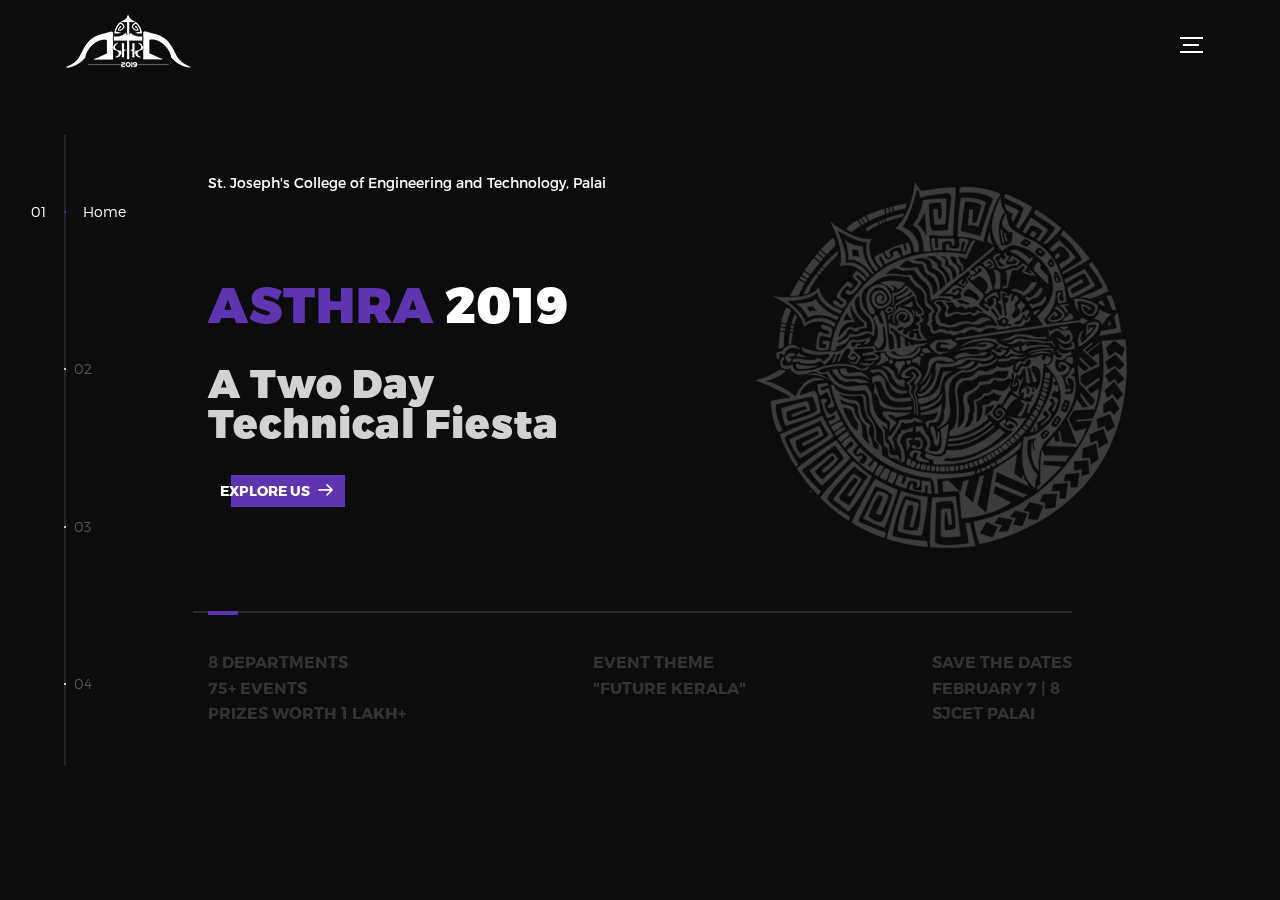
==== index.html @ e93d73ba "Upload" ====
<!DOCTYPE html>
<html lang="en">
<head>
  <title>ASTHRA'19</title>
  <meta charset="utf-8">
  <meta name="theme-color" content="#1f1f1f">
  <meta name="msapplication-navbutton-color" content="#1f1f1f">
  <meta name="apple-mobile-web-app-status-bar-style" content="#1f1f1f">
  <meta name="viewport" content="width=device-width, initial-scale=1">
  <meta http-equiv="X-UA-Compatible" content="IE=edge">
  <meta name="description" content="The Annual Technical Fest of SJCET Palai">
  <meta name="keywords" content="global, template, html, sass, jquery">
  <meta name="author" content="Bucky Maler">
  <link rel="stylesheet" href="assets/css/main.css">
  <link rel="stylesheet" href="https://cdnjs.cloudflare.com/ajax/libs/font-awesome/4.7.0/css/font-awesome.min.css">
</head>
<body>

<!-- notification for small viewports and landscape oriented smartphones -->
<div class="device-notification">
  <a class="device-notification--logo" href="#0">
    <img src="assets/img/Asthratypo.png" alt="Global">
  </a>
  <p class="device-notification--message">Asthra'19 has so much to offer that we must request you orient your device to portrait or find a larger screen. You won't be disappointed.</p>
</div>

<div class="perspective effect-rotate-left">
  <div class="container"><div class="outer-nav--return"></div>
    <div id="viewport" class="l-viewport">
      <div class="l-wrapper">
        <header class="header">
          <a class="header--logo" href="#0">
            <img src="assets/img/Asthratypo.png" alt="Global">
          </a>
          <!--<button class="header--cta cta">Explore Us</button>-->
          <div class="header--nav-toggle">
            <span></span>
          </div>
        </header>
        <nav class="l-side-nav">
          <ul class="side-nav">
            <li class="is-active"><span>Home</span></li>
            <li><span>Events</span></li>
            <li><span>About Us</span></li>
            <li><span>Contact</span></li>
          </ul>
        </nav>
        <ul class="l-main-content main-content">
          <li class="l-section section section--is-active">
            <div class="intro">
              <div class="intro--banner">
                <p>St. Joseph's College of Engineering and Technology, Palai</p>
                <h1>ASTHRA <font style="color:white">2019</font></h1>
                <h2 class="quotes">A Two Day<br>Technical  Fiesta</h2>
                <h2 class="quotes">Chance to<br>Explore & Enrich</h2>
                <h2 class="quotes">Be There !!!<br> #SJCETPALAI</h2>
                <button type="button" value="Put Your Text Here" onclick="window.location.href='#0'">Explore Us
                  <svg version="1.1" id="Layer_1" xmlns="http://www.w3.org/2000/svg" xmlns:xlink="http://www.w3.org/1999/xlink" x="0px" y="0px" viewBox="0 0 150 118" style="enable-background:new 0 0 150 118;" xml:space="preserve">
                  <g transform="translate(0.000000,118.000000) scale(0.100000,-0.100000)">
                    <path d="M870,1167c-34-17-55-57-46-90c3-15,81-100,194-211l187-185l-565-1c-431,0-571-3-590-13c-55-28-64-94-18-137c21-20,33-20,597-20h575l-192-193C800,103,794,94,849,39c20-20,39-29,61-29c28,0,63,30,298,262c147,144,272,271,279,282c30,51,23,60-219,304C947,1180,926,1196,870,1167z"/>
                  </g>
                  </svg>
                  <span class="btn-background"></span>
                </button>
                <img src="assets/img/asthra.png" alt="Welcome">
              </div>
              <div class="intro--options">
                <a href="#0">
                  <h3>
                    8 DEPARTMENTS<br>
                    75+ Events<br>
                    PRIZES WORTH 1 LAKH+<br>
                  </h3>

                </a>
                <a href="#0">
                  <h3>
                    EVENT THEME<br>
                    "FUTURE KERALA"
                  </h3>

                </a>
                <a href="#0">
                  <h3>
                    SAVE THE DATES<br>
                    FEBRUARY  7 | 8<br>
                    SJCET Palai
                  </h3>
               </a>
              </div>
            </div>
          </li>
          <li class="l-section section">
            <div class="work">
              <h2><font style="color:#5E35B1;font-weight:900">ASTHRA</font> EVENTS</h2>
              <div class="work--lockup">
                <ul class="slider">
                  <li class="slider--item slider--item-left2">
                    <a href="#0">
                      <div class="slider--item-image">
                        <img src="assets/img/departmentevents.jpg" alt="Victory">
                      </div>
                      <p class="slider--item-title">Ground Events</p>
                      <a class="slider--item-description event--cta" href="events/groundevents.html">Explore Events</a>

                    </a>
                  </li>
                  <li class="slider--item slider--item-left">
                    <a href="#0">
                      <div class="slider--item-image">
                        <img src="assets/img/departmentevents.jpg" alt="Victory">
                      </div>
                      <p class="slider--item-title">Departmental Events</p>
                      <a class="slider--item-description event--cta" href="events/departmentalevents.html">Explore Events</a>

                    </a>
                  </li>
                  <li class="slider--item slider--item-center">
                    <a href="#0">
                      <div class="slider--item-image">
                        <img src="assets/img/generalevents.jpg" alt="Metiew and Smith">
                      </div>
                      <p class="slider--item-title">Workshops</p>
                      <a class="slider--item-description event--cta" href="events/workshops.html">Explore Workshops</a>
                    </a>
                  </li>
                  <li class="slider--item slider--item-right">
                    <a href="#0">
                      <div class="slider--item-image">
                        <img src="assets/img/generalevents.jpg" alt="Alex Nowak">
                      </div>
                      <p class="slider--item-title">General Events</p>
                      <a class="slider--item-description event--cta" href="events/generalevents.html">Explore Events</a>
                    </a>
                  </li>
                  <li class="slider--item slider--item-right2">
                    <a href="#0">
                      <div class="slider--item-image">
                        <img src="assets/img/generalevents.jpg" alt="Alex Nowak">
                      </div>
                      <p class="slider--item-title">Student Society Events</p>
                      <a class="slider--item-description event--cta" href="events/societyevents.html">Explore Events</a>
                    </a>
                  </li>
                </ul>
                <div class="slider--prev">
                  <svg version="1.1" id="Layer_1" xmlns="http://www.w3.org/2000/svg" xmlns:xlink="http://www.w3.org/1999/xlink" x="0px" y="0px"
                  viewBox="0 0 150 118" style="enable-background:new 0 0 150 118;" xml:space="preserve">
                  <g transform="translate(0.000000,118.000000) scale(0.100000,-0.100000)">
                    <path d="M561,1169C525,1155,10,640,3,612c-3-13,1-36,8-52c8-15,134-145,281-289C527,41,562,10,590,10c22,0,41,9,61,29
                    c55,55,49,64-163,278L296,510h575c564,0,576,0,597,20c46,43,37,109-18,137c-19,10-159,13-590,13l-565,1l182,180
                    c101,99,187,188,193,199c16,30,12,57-12,84C631,1174,595,1183,561,1169z"/>
                  </g>
                  </svg>
                </div>
                <div class="slider--next">
                  <svg version="1.1" id="Layer_1" xmlns="http://www.w3.org/2000/svg" xmlns:xlink="http://www.w3.org/1999/xlink" x="0px" y="0px" viewBox="0 0 150 118" style="enable-background:new 0 0 150 118;" xml:space="preserve">
                  <g transform="translate(0.000000,118.000000) scale(0.100000,-0.100000)">
                    <path d="M870,1167c-34-17-55-57-46-90c3-15,81-100,194-211l187-185l-565-1c-431,0-571-3-590-13c-55-28-64-94-18-137c21-20,33-20,597-20h575l-192-193C800,103,794,94,849,39c20-20,39-29,61-29c28,0,63,30,298,262c147,144,272,271,279,282c30,51,23,60-219,304C947,1180,926,1196,870,1167z"/>
                  </g>
                  </svg>
                </div>
              </div>
            </div>
            <!--<div class="about">
              <div class="about--banner">
                <h2>We<br>Bring You<br>Quality<br>Workshops</h2>
                <a href="#0">EXPLORE WORKSHOPS
                  <span>
                    <svg version="1.1" id="Layer_1" xmlns="http://www.w3.org/2000/svg" xmlns:xlink="http://www.w3.org/1999/xlink" x="0px" y="0px" viewBox="0 0 150 118" style="enable-background:new 0 0 150 118;" xml:space="preserve">
                    <g transform="translate(0.000000,118.000000) scale(0.100000,-0.100000)">
                      <path d="M870,1167c-34-17-55-57-46-90c3-15,81-100,194-211l187-185l-565-1c-431,0-571-3-590-13c-55-28-64-94-18-137c21-20,33-20,597-20h575l-192-193C800,103,794,94,849,39c20-20,39-29,61-29c28,0,63,30,298,262c147,144,272,271,279,282c30,51,23,60-219,304C947,1180,926,1196,870,1167z"/>
                    </g>
                    </svg>
                  </span>
                </a>
                <img src="assets/img/about-visual.png" alt="About Us">
              </div>
              <div class="about--options">
                <a href="#0">
                  <h3>Winners</h3>
                </a>
                <a href="#0">
                  <h3>Philosophy</h3>
                </a>
                <a href="#0">
                  <h3>History</h3>
                </a>
              </div>-->


          </li>
          <li class="l-section section">
            <div class="about">
              <div class="about--banner">
                <section class="cnt">
                <div id="div1" class="targetDiv">St. Joseph's College of Engineering and Technology, Palai (SJCET PALAI) ,is a
                   private college managed by the Syro-Malabar Catholic Diocese of Palai,
                  located in Palai, Kerala. It is an AICTE approved college offering professional degree programs in engineering and management courses.
                  The college focuses on enhancing the technical knowledge by conducting events and thereby increasing the confidence level of students.
                  Every talent and innovation is encouraged in the college in order to bring out the best in students.
                </div>

                <div id="div2" class="targetDiv">Asthra is a two day technical fest organized by SJCET Palai which
                   explores the innate talent of the students.It is with immense pleasure that we introduce the sixth
                   installment of Asthra.It is a platform to think,create and exhibit innovative ideas, giving new dimensions to your talents and skills,
                   empowering you to blend the mixture of your fantasies and arise reincarnated with an experie. The winners are awarded with
                   attractive cash prizes but the learning experience tops it off.</div>

                </section>
                <!--<h2>We<br>believe in<br>passionate<br>people</h2>
                <a href="#0">Career
                  <span>
                    <svg version="1.1" id="Layer_1" xmlns="http://www.w3.org/2000/svg" xmlns:xlink="http://www.w3.org/1999/xlink" x="0px" y="0px" viewBox="0 0 150 118" style="enable-background:new 0 0 150 118;" xml:space="preserve">
                    <g transform="translate(0.000000,118.000000) scale(0.100000,-0.100000)">
                      <path d="M870,1167c-34-17-55-57-46-90c3-15,81-100,194-211l187-185l-565-1c-431,0-571-3-590-13c-55-28-64-94-18-137c21-20,33-20,597-20h575l-192-193C800,103,794,94,849,39c20-20,39-29,61-29c28,0,63,30,298,262c147,144,272,271,279,282c30,51,23,60-219,304C947,1180,926,1196,870,1167z"/>
                    </g>
                    </svg>
                  </span>
                </a>-->
                <img src="assets/img/sjcetclg.png" class="about-bg" alt="About Us">
              </div>
              <div class="about--options">
                <a class="showSingle" target="1">
                  <h3>SJCET Palai</h3>
                </a>
                <a class="showSingle" target="2">
                  <h3>ASTHRA 2019</h3>
                </a>
              </div>

            </div>
          </li>
          <li class="l-section section">
            <div class="contact">
              <div class="contact--lockup">
                <div class="modal">
                  <div class="modal--information">
                    <p style="color:#5E35B1;">STAFF CO-ORDINATOR</p>
                    <a href="tel:+91 9447568494">Dr. Jilse Sebastian<br>+91 9447568494</a><br>
                    <p style="color:#5E35B1;">STUDENT CO-ORDINATORS</p>
                    <a href="tel:+91 9790024813">Anto P. Biju - +91 9790024813</a>
                    <a href="tel:+91 9562357366">Thomas Cyriac - +91 9562357366</a><br>
                    <a href="mailto:hello@asthra.co.in"><i class="fa fa-envelope" aria-hidden="true"></i>&ensp;hello@asthra.co.in</a><br>
                  </div>
                    <span>
                      <a href="https://www.facebook.com/asthra.sjcet/" target="_blank"><i class="fa fa-facebook social" aria-hidden="true"></i></a>
                      &ensp;
                      <a href="https://www.instagram.com/asthra_sjcet/" target="_blank"><i class="fa fa-instagram social" aria-hidden="true"></i></a>&ensp;
                    </span>
                    <!--<li><a href="https://www.facebook.com/asthra.sjcet/" target="_blank">Facebook</a></li>
                    <li><a href="https://www.instagram.com/asthra_sjcet/" target="_blank">Instagram</a></li>-->

                </div>
              </div>
            </div>
          </li>
          <li class="l-section section">
            <div class="hire">
              <h2>You want us to do</h2>
              <!-- checkout formspree.io for easy form setup -->
              <form class="work-request">
                <div class="work-request--options">
                  <span class="options-a">
                    <input id="opt-1" type="checkbox" value="app design">
                    <label for="opt-1">
                      <svg version="1.1" id="Layer_1" xmlns="http://www.w3.org/2000/svg" xmlns:xlink="http://www.w3.org/1999/xlink" x="0px" y="0px"
                      viewBox="0 0 150 111" style="enable-background:new 0 0 150 111;" xml:space="preserve">
                      <g transform="translate(0.000000,111.000000) scale(0.100000,-0.100000)">
                        <path d="M950,705L555,310L360,505C253,612,160,700,155,700c-6,0-44-34-85-75l-75-75l278-278L550-5l475,475c261,261,475,480,475,485c0,13-132,145-145,145C1349,1100,1167,922,950,705z"/>
                      </g>
                      </svg>
                      Workshops
                    </label>
                    <input id="opt-2" type="checkbox" value="graphic design">
                    <label for="opt-2">
                      <svg version="1.1" id="Layer_1" xmlns="http://www.w3.org/2000/svg" xmlns:xlink="http://www.w3.org/1999/xlink" x="0px" y="0px"
                      viewBox="0 0 150 111" style="enable-background:new 0 0 150 111;" xml:space="preserve">
                      <g transform="translate(0.000000,111.000000) scale(0.100000,-0.100000)">
                        <path d="M950,705L555,310L360,505C253,612,160,700,155,700c-6,0-44-34-85-75l-75-75l278-278L550-5l475,475c261,261,475,480,475,485c0,13-132,145-145,145C1349,1100,1167,922,950,705z"/>
                      </g>
                      </svg>
                      General Events
                    </label>
                    <input id="opt-3" type="checkbox" value="motion design">
                    <label for="opt-3">
                      <svg version="1.1" id="Layer_1" xmlns="http://www.w3.org/2000/svg" xmlns:xlink="http://www.w3.org/1999/xlink" x="0px" y="0px"
                      viewBox="0 0 150 111" style="enable-background:new 0 0 150 111;" xml:space="preserve">
                      <g transform="translate(0.000000,111.000000) scale(0.100000,-0.100000)">
                        <path d="M950,705L555,310L360,505C253,612,160,700,155,700c-6,0-44-34-85-75l-75-75l278-278L550-5l475,475c261,261,475,480,475,485c0,13-132,145-145,145C1349,1100,1167,922,950,705z"/>
                      </g>
                      </svg>
                      Departmental Events
                    </label>
                  </span>
                  <span class="options-b">
                    <input id="opt-4" type="checkbox" value="ux design">
                    <label for="opt-4">
                      <svg version="1.1" id="Layer_1" xmlns="http://www.w3.org/2000/svg" xmlns:xlink="http://www.w3.org/1999/xlink" x="0px" y="0px"
                      viewBox="0 0 150 111" style="enable-background:new 0 0 150 111;" xml:space="preserve">
                      <g transform="translate(0.000000,111.000000) scale(0.100000,-0.100000)">
                        <path d="M950,705L555,310L360,505C253,612,160,700,155,700c-6,0-44-34-85-75l-75-75l278-278L550-5l475,475c261,261,475,480,475,485c0,13-132,145-145,145C1349,1100,1167,922,950,705z"/>
                      </g>
                      </svg>
                    Ground Events
                    </label>
                    <input id="opt-5" type="checkbox" value="webdesign">
                    <label for="opt-5">
                      <svg version="1.1" id="Layer_1" xmlns="http://www.w3.org/2000/svg" xmlns:xlink="http://www.w3.org/1999/xlink" x="0px" y="0px"
                      viewBox="0 0 150 111" style="enable-background:new 0 0 150 111;" xml:space="preserve">
                      <g transform="translate(0.000000,111.000000) scale(0.100000,-0.100000)">
                        <path d="M950,705L555,310L360,505C253,612,160,700,155,700c-6,0-44-34-85-75l-75-75l278-278L550-5l475,475c261,261,475,480,475,485c0,13-132,145-145,145C1349,1100,1167,922,950,705z"/>
                      </g>
                      </svg>
                      Society Events
                    </label>
                    <!--<input id="opt-6" type="checkbox" value="marketing">
                    <label for="opt-6">
                      <svg version="1.1" id="Layer_1" xmlns="http://www.w3.org/2000/svg" xmlns:xlink="http://www.w3.org/1999/xlink" x="0px" y="0px"
                      viewBox="0 0 150 111" style="enable-background:new 0 0 150 111;" xml:space="preserve">
                      <g transform="translate(0.000000,111.000000) scale(0.100000,-0.100000)">
                        <path d="M950,705L555,310L360,505C253,612,160,700,155,700c-6,0-44-34-85-75l-75-75l278-278L550-5l475,475c261,261,475,480,475,485c0,13-132,145-145,145C1349,1100,1167,922,950,705z"/>
                      </g>
                      </svg>
                      Marketing
                    </label>-->
                  </span>
                </div>
              </form>
            </div>
          </li>
        </ul>
      </div>
    </div>
  </div>
  <ul class="outer-nav">
    <li class="is-active">
      <a class="animated-arrow">
        <span class="the-arrow -left">
          <span class="shaft"></span>
        </span>
        <span class="main">
          <span class="text">
            Home
          </span>
        </span>
      </a>
    </li>
    <li>
      <a class="animated-arrow">
        <span class="the-arrow -left">
          <span class="shaft"></span>
        </span>
        <span class="main">
          <span class="text">
            Events
          </span>
        </span>
      </a>
    </li>
    <li>
      <a class="animated-arrow">
        <span class="the-arrow -left">
          <span class="shaft"></span>
        </span>
        <span class="main">
          <span class="text">
            About Us
          </span>

        </span>
      </a>
    </li>
    <li>
      <a class="animated-arrow">
        <span class="the-arrow -left">
          <span class="shaft"></span>
        </span>
        <span class="main">
          <span class="text">
          Contact
          </span>
        </span>
      </a>
    </li>
  </ul>
</div>

<script src="https://ajax.googleapis.com/ajax/libs/jquery/2.2.4/jquery.min.js"></script>
<script>window.jQuery || document.write('<script src="assets/js/vendor/jquery-2.2.4.min.js"><\/script>')</script>
<script src="assets/js/functions-min.js"></script>
<script>
(function() {

  var quotes = $(".quotes");
  var quoteIndex = -1;

  function showNextQuote() {
    ++quoteIndex;
    quotes.eq(quoteIndex % quotes.length)
      .fadeIn(1000)
      .delay(1000)
      .fadeOut(1000, showNextQuote);
  }

  showNextQuote();

})();
</script>

<script>
jQuery(function(){
  $(document).ready(function() {
     $('#div2').hide();
  });
        jQuery('.showSingle').click(function(){
              jQuery('.targetDiv').hide();
              jQuery('#div'+$(this).attr('target')).fadeIn(1000);
        });
});
</script>

</body>
</html>
---- assets/css/main.css ----
@font-face {
    font-family: 'Montserrat';
    src: url("fonts/Montserrat-Black.eot");
    src: local("☺"), url("fonts/Montserrat-Black.woff") format("woff"), url("fonts/Montserrat-Black.ttf") format("truetype"), url("fonts/Montserrat-Black.svg") format("svg");
    font-weight: 900;
    font-style: normal;
}
@font-face {
    font-family: 'Montserrat';
    src: url("fonts/Montserrat-Bold.eot");
    src: local("☺"), url("fonts/Montserrat-Bold.woff") format("woff"), url("fonts/Montserrat-Bold.ttf") format("truetype"), url("fonts/Montserrat-Bold.svg") format("svg");
    font-weight: 700;
    font-style: normal;
}
@font-face {
    font-family: 'Montserrat';
    src: url("fonts/Montserrat-Regular.eot");
    src: local("☺"), url("fonts/Montserrat-Regular.woff") format("woff"), url("fonts/Montserrat-Regular.ttf") format("truetype"), url("fonts/Montserrat-Regular.svg") format("svg");
    font-weight: 400;
    font-style: normal;
}
@font-face {
    font-family: 'Montserrat';
    src: url("fonts/Montserrat-Light.eot");
    src: local("☺"), url("fonts/Montserrat-Light.woff") format("woff"), url("fonts/Montserrat-Light.ttf") format("truetype"), url("fonts/Montserrat-Light.svg") format("svg");
    font-weight: 300;
    font-style: normal;
}
/*! normalize.css v3.0.2 | MIT License | git.io/normalize */html {
    font-family: sans-serif;
    -ms-text-size-adjust: 100%;
    -webkit-text-size-adjust: 100%}
body {
    margin: 0;
}
article, aside, details, figcaption, figure, footer, header, hgroup, main, menu, nav, section, summary {
    display: block;
}
audio, canvas, progress, video {
    display: inline-block;
    vertical-align: baseline;
}
audio:not([controls]) {
    display: none;
    height: 0;
}
[hidden], template {
    display: none;
}
a {
    background-color: transparent;
}
a:active, a:hover {
    outline: 0;
}
abbr[title] {
    border-bottom: 1px dotted;
}
b, strong {
    font-weight: bold;
}
dfn {
    font-style: italic;
}
h1 {
    font-size: 2em;
    margin: 0.67em 0;
}
mark {
    background: #ff0;
    color: #000;
}
small {
    font-size: 80%}
sub, sup {
    font-size: 75%;
    line-height: 0;
    position: relative;
    vertical-align: baseline;
}
sup {
    top: -0.5em;
}
sub {
    bottom: -0.25em;
}
img {
    border: 0;
}
svg:not(:root) {
    overflow: hidden;
}
figure {
    margin: 1em 40px;
}
hr {
    box-sizing: content-box;
    height: 0;
}
pre {
    overflow: auto;
}
code, kbd, pre, samp {
    font-family: monospace,  monospace;
    font-size: 1em;
}
button, input, optgroup, select, textarea {
    color: inherit;
    font: inherit;
    margin: 0;
}
button {
    overflow: visible;
}
button, select {
    text-transform: none;
}
button, html input[type="button"], input[type="reset"], input[type="submit"] {
    -webkit-appearance: button;
    cursor: pointer;
}
button[disabled], html input[disabled] {
    cursor: default;
}
button::-moz-focus-inner, input::-moz-focus-inner {
    border: 0;
    padding: 0;
}
input {
    line-height: normal;
}
input[type="checkbox"], input[type="radio"] {
    box-sizing: border-box;
    padding: 0;
}
input[type="number"]::-webkit-inner-spin-button, input[type="number"]::-webkit-outer-spin-button {
    height: auto;
}
input[type="search"] {
    -webkit-appearance: textfield;
    box-sizing: content-box;
}
input[type="search"]::-webkit-search-cancel-button, input[type="search"]::-webkit-search-decoration {
    -webkit-appearance: none;
}
fieldset {
    border: 1px solid #c0c0c0;
    margin: 0 2px;
    padding: 0.35em 0.625em 0.75em;
}
legend {
    border: 0;
    padding: 0;
}
textarea {
    overflow: auto;
}
optgroup {
    font-weight: bold;
}
table {
    border-collapse: collapse;
    border-spacing: 0;
}
td, th {
    padding: 0;
}
::-moz-selection {
    background: #FFF498;
}
::selection {
    background: #FFF498;
}
::-moz-selection {
    background: #FFF498;
}
img::-moz-selection {
    background: transparent;
}
img::selection {
    background: transparent;
}
img::-moz-selection {
    background: transparent;
}
body {
    -webkit-tap-highlight-color: #FFF498;
}
body {
    background-color: #0c0c0c;
    font-size: 14px;
    line-height: 1.6;
    font-family: "Montserrat", sans-serif;
    color: #fff;
    -webkit-font-smoothing: antialiased;
    -webkit-text-size-adjust: 100%}
.l-viewport {
    position: relative;
    width: 100%;
    height: 100vh;
    box-shadow: 0 0 45px 5px rgba(0, 0, 0, 0.85);
    overflow: hidden;
}
.l-wrapper {
    position: relative;
    width: 1440px;
    max-width: 90%;
    height: 100%;
    margin: 0 auto;
}
.l-side-nav {
    position: absolute;
    left: 0;
    display: -webkit-box;
    display: -webkit-flex;
    display: -ms-flexbox;
    display: flex;
    height: 100%;
    -webkit-box-align: center;
    -webkit-align-items: center;
    -ms-flex-align: center;
    align-items: center;
}
.l-side-nav::before {
    content: "";
    position: absolute;
    top: 50%;
    left: 0;
    -webkit-transform: translateY(-50%);
    transform: translateY(-50%);
    width: 2px;
    height: 70%;
    max-height: 750px;
    background-color: #555;
    opacity: .35;
    z-index: 10;
}
@media (max-width: 1180px) {
    .l-side-nav {
    display: none;
}
}.l-main-content {
    position: relative;
    width: 100%;
    height: 100%;
    margin: 0;
    padding: 0;
    list-style: none;
}
.l-section {
    position: absolute;
    width: 100%;
    height: 100%}
.device-notification {
    display: none;
    position: fixed;
    top: 0;
    left: 0;
    width: 100%;
    height: 100%;
    -webkit-box-orient: vertical;
    -webkit-box-direction: normal;
    -webkit-flex-direction: column;
    -ms-flex-direction: column;
    flex-direction: column;
    -webkit-box-align: center;
    -webkit-align-items: center;
    -ms-flex-align: center;
    -ms-grid-row-align: center;
    align-items: center;
    -webkit-box-pack: center;
    -webkit-justify-content: center;
    -ms-flex-pack: center;
    justify-content: center;
    background-color: #0c0c0c;
    z-index: 12;
}
.device-notification--logo {
    display: -webkit-box;
    display: -webkit-flex;
    display: -ms-flexbox;
    display: flex;
    -webkit-box-align: center;
    -webkit-align-items: center;
    -ms-flex-align: center;
    align-items: center;
    text-decoration: none;
    color: #fff;
}
.device-notification--logo p {
    margin: 0 0 0 10px;
    font-size: 16px;
    font-weight: 700;
    text-transform: uppercase;
}
.device-notification--message {
    width: 70%;
    margin: 30px 0 0 0;
    font-weight: 700;
    text-align: center;
}
@media (max-width: 767px) and (min-width: 601px) and (max-height: 680px) {
    .device-notification {
    display: -webkit-box;
    display: -webkit-flex;
    display: -ms-flexbox;
    display: flex;
}
}@media (max-width: 600px) and (min-width: 480px) and (max-height: 580px) {
    .device-notification {
    display: -webkit-box;
    display: -webkit-flex;
    display: -ms-flexbox;
    display: flex;
}
}@media (max-width: 736px) and (min-width: 360px) and (orientation: landscape) {
    .device-notification {
    display: -webkit-box;
    display: -webkit-flex;
    display: -ms-flexbox;
    display: flex;
}
}@media(max-width: 359px) {
    .device-notification {
    display: -webkit-box;
    display: -webkit-flex;
    display: -ms-flexbox;
    display: flex;
}
}.section {
    opacity: 0;
    visibility: hidden;
    -webkit-transition: opacity .4s ease-in-out, visibility 0s .4s;
    transition: opacity .4s ease-in-out, visibility 0s .4s;
}
.section--is-active {
    opacity: 1;
    visibility: visible;
    z-index: 1;
    -webkit-transition: opacity .4s ease-in-out .4s;
    transition: opacity .4s ease-in-out .4s;
}
.section--next {
    -webkit-transform: translateY(-45px);
    transform: translateY(-45px);
    -webkit-transition: -webkit-transform .4s ease-in-out;
    transition: -webkit-transform .4s ease-in-out;
    transition: transform .4s ease-in-out;
    transition: transform .4s ease-in-out,  -webkit-transform .4s ease-in-out;
}
.section--prev {
    -webkit-transform: translateY(45px);
    transform: translateY(45px);
    -webkit-transition: -webkit-transform .4s ease-in-out;
    transition: -webkit-transform .4s ease-in-out;
    transition: transform .4s ease-in-out;
    transition: transform .4s ease-in-out,  -webkit-transform .4s ease-in-out;
}
.header {
    position: absolute;
    top: 0;
    left: 0;
    padding: 10px 0;
    display: -webkit-box;
    display: -webkit-flex;
    display: -ms-flexbox;
    display: flex;
    width: 100%;
    height: 70px;
    -webkit-box-align: center;
    -webkit-align-items: center;
    -ms-flex-align: center;
    align-items: center;
    -webkit-box-pack: justify;
    -webkit-justify-content: space-between;
    -ms-flex-pack: justify;
    justify-content: space-between;
    z-index: 10;
}
.header--logo {
    display: -webkit-box;
    display: -webkit-flex;
    display: -ms-flexbox;
    display: flex;
     -webkit-box-align: center;
    -webkit-align-items: center;
    -ms-flex-align: center;
    align-items: center;
    text-decoration: none;
    color: #fff;
}
.header--logo p {
    margin: 0 0 0 10px;
    font-size: 16px;
    font-weight: 700;
    text-transform: uppercase;
}
.header--nav-toggle {
    display: -webkit-box;
    display: -webkit-flex;
    display: -ms-flexbox;
    display: flex;
    width: 50px;
    height: 50px;
    -webkit-box-orient: vertical;
    -webkit-box-direction: normal;
    -webkit-flex-direction: column;
    -ms-flex-direction: column;
    flex-direction: column;
    -webkit-box-align: center;
    -webkit-align-items: center;
    -ms-flex-align: center;
    align-items: center;
    -webkit-box-pack: center;
    -webkit-justify-content: center;
    -ms-flex-pack: center;
    justify-content: center;
    cursor: pointer;
}
.header--nav-toggle span, .header--nav-toggle::before, .header--nav-toggle::after {
    content: "";
    position: relative;
    width: 16px;
    height: 2px;
    background-color: #fff;
}
.header--nav-toggle::before {
    bottom: 5px;
    width: 23px;
}
.header--nav-toggle::after {
    top: 5px;
    width: 23px;
}
.event--cta {
  color: white;
  background-color: #5E35B1;
  padding: 5px 0;
  text-transform: uppercase;
}
.header--cta {
    position: absolute;
    top: 50%;
    left: 50%;
    -webkit-transform: translate(-50%,  -50%);
    transform: translate(-50%,  -50%);
    padding: 0 20px;
    line-height: 30px;
    text-decoration: none;
    color: #fff;
    font-weight: 700;
    text-transform: uppercase;
    background-color: #5E35B1;
    border: none;
    opacity: 0;
    visibility: hidden;
    -webkit-transition: opacity .4s ease-in-out, visibility 0s .4s;
    transition: opacity .4s ease-in-out, visibility 0s .4s;
}
.header--cta:focus {
    outline: none;
}

.header--cta.is-active {
    opacity: 1;
    visibility: visible;
    -webkit-transition: opacity .4s ease-in-out .4s;
    transition: opacity .4s ease-in-out .4s;
}
@media (max-width: 767px) {
    .header--cta {
    display: none;
}
}.side-nav {
    position: relative;
    display: -webkit-box;
    display: -webkit-flex;
    display: -ms-flexbox;
    display: flex;
    width: 100px;
    height: 70%;
    max-height: 750px;
    -webkit-box-orient: vertical;
    -webkit-box-direction: normal;
    -webkit-flex-direction: column;
    -ms-flex-direction: column;
    flex-direction: column;
    -webkit-justify-content: space-around;
    -ms-flex-pack: distribute;
    justify-content: space-around;
    margin: 0;
    padding: 0;
    list-style-position: inside;
    z-index: 10;
}
.side-nav>li {
    position: relative;
    top: -5px;
    color: #fff;
    font-size: 6px;
    cursor: pointer;
}
.side-nav>li span {
    position: relative;
    top: 3px;
    left: 10px;
    color: #fff;
    font-size: 14px;
    font-weight: 300;
    opacity: 0;
    visibility: hidden;
}
.side-nav>li::before {
    position: absolute;
    top: 3px;
    left: 10px;
    color: #555;
    font-size: 14px;
    font-weight: 300;
}
.side-nav li:nth-child(1)::before {
    content: "01"}
.side-nav li:nth-child(2)::before {
    content: "02"}
.side-nav li:nth-child(3)::before {
    content: "03"}
.side-nav li:nth-child(4)::before {
    content: "04"}
.side-nav li:nth-child(5)::before {
    content: "05"}
.side-nav li.is-active {
    color: #5E35B1;
    -webkit-transition: color .4s ease-in-out;
    transition: color .4s ease-in-out;
}
.side-nav li.is-active span {
    opacity: 1;
    visibility: visible;
    -webkit-transition: opacity .4s ease-in-out;
    transition: opacity .4s ease-in-out;
}
.side-nav li.is-active::before {
    left: -33px;
    color: #fff;
}
.intro {
    position: relative;
    display: -webkit-box;
    display: -webkit-flex;
    display: -ms-flexbox;
    display: flex;
    width: 900px;
    max-width: 75%;
    height: 100%;
    -webkit-box-orient: vertical;
    -webkit-box-direction: normal;
    -webkit-flex-direction: column;
    -ms-flex-direction: column;
    flex-direction: column;
    -webkit-box-pack: center;
    -webkit-justify-content: center;
    -ms-flex-pack: center;
    justify-content: center;
    margin: 0 auto;
}
@media (max-width: 1180px) {
    .intro {
    max-width: 100%}
}.intro--banner {
    position: relative;
    height: 475px;
}
.intro--banner::before {
    content: "";
    position: absolute;
    bottom: 20px;
    left: -15px;
    right: 0;
    height: 2px;
    background-color: #282828;
}
.intro--banner::after {
    content: "";
    position: absolute;
    bottom: 18px;
    left: 0;
    width: 30px;
    height: 4px;
    background-color: #5e35b1;
}
.intro--banner h1 {
    position: relative;
    font-size: 50px;
    font-weight: 800;
    color: #5E35B1;
    letter-spacing: 1px;
    line-height: 1;
    padding-top: 50px;
    white-space: wrap;
    z-index: 1;
}
.intro--banner h2{
  position: relative;
  font-size: 40px;
  font-weight: 800;
  color: #fff;
  letter-spacing: 1px;
  line-height: 1;
  padding-top: 0px;
  white-space: wrap;
  z-index: 1;

}
.intro--banner button {
    position: relative;
    padding: 5px 17px 5px 12px;
    font-weight: 700;
    text-transform: uppercase;
    background-color: transparent;
    border: none;
}
.intro--banner button .btn-background {
    position: absolute;
    top: 0;
    left: 23px;
    right: 0;
    height: 100%;
    background-color: #5e35b1;
    z-index: -1;
    -webkit-transition: left .2s ease-in-out;
    transition: left .2s ease-in-out;
}
.intro--banner button:hover .btn-background {
    left: 0;
}
.intro--banner button:focus {
    outline: none;
}
.intro--banner button svg {
    position: relative;
    left: 5px;
    width: 15px;
    fill: #fff;
}
.intro--banner img {
    /*position: absolute;
    bottom: 21px;
    right: -12px;*/
    height: 450px;
position: absolute;
opacity: .2;
bottom: 10%;
right: 0%;
left: 60%;
}
.intro--options {
    display: -webkit-box;
    display: -webkit-flex;
    display: -ms-flexbox;
    display: flex;
    -webkit-box-pack: justify;
    -webkit-justify-content: space-between;
    -ms-flex-pack: justify;
    justify-content: space-between;
    margin: 0;
    padding: 0;
    list-style: none;
}
.intro--options>a {
    max-width: 250px;
    text-decoration: none;
    color: #333333;
    -webkit-transition: color .2s ease-in-out;
    transition: color .2s ease-in-out;
}
.intro--options>a:hover {
    color: #fff;
}
.intro--options h3 {
    font-size: 16px;
    text-transform: uppercase;
}
.intro--options p {
    margin-bottom: 0;
}
@media (max-width: 900px) {
    .intro--banner {
    height: 380px;
}
.intro--banner h1 {
    font-size: 40px;
        padding-top: 30px;
}
.intro--banner h2 {
    font-size: 42px;
}
.intro--banner img {
    width: 430px;
}
.intro--options>a {
    margin-right: 30px;
}
.intro--options>a:last-child {
    margin-right: 0;
}
}@media (max-width: 767px) {
    .intro--banner {
    height: 305px;
}
.intro--banner h1 {
    font-size: 36px;
        padding-top: 20px;
}
.intro--banner h2 {
    font-size: 32px;
}
.intro--banner img {
    width: 330px;
}
.intro--options {
    display: block;
}
.intro--options>a {
    display: block;
    max-width: 100%;
    margin: 0 0 30px 0;
}
.intro--options>a:last-child {
    margin-bottom: 0;
}
}@media (max-width: 600px) {
    .intro--banner {
    height: 360px;
}
.intro--banner h1 {
    font-size: 30px;
        padding-top: 10px;
}
.intro--banner h2 {
    font-size: 32px;
}
.intro--banner img {
    display: none;
}
}@media (max-width: 600px) and (max-height: 750px) {
    .intro--banner {
    height: auto;
}
.intro--banner::before, .intro--banner::after {
    display: none;
}
.intro--banner h1 {
    margin-top: 0;
}
.intro--options {
    display: none;
}
}.work {
    position: relative;
    display: -webkit-box;
    display: -webkit-flex;
    display: -ms-flexbox;
    display: flex;
    width: 960px;
    max-width: 80%;
    height: 100%;
    -webkit-box-orient: vertical;
    -webkit-box-direction: normal;
    -webkit-flex-direction: column;
    -ms-flex-direction: column;
    flex-direction: column;
    -webkit-box-pack: center;
    -webkit-justify-content: center;
    -ms-flex-pack: center;
    justify-content: center;
    margin: 0 auto;
}
@media (max-width: 1180px) {
    .work {
    max-width: 100%}
}.work h2 {
    margin: 0 0 20px 0;
    font-size: 30px;
    text-align: center;
}
.work--lockup {
    position: relative;
}
.work--lockup .slider {
    position: relative;
    display: -webkit-box;
    display: -webkit-flex;
    display: -ms-flexbox;
    display: flex;
    width: 80%;
    margin: 0 auto;
    padding: 0;
    list-style: none;
}
.work--lockup .slider--item {
    position: absolute;
    display: none;
    text-align: center;
}
.work--lockup .slider--item a {
    text-decoration: none;
    color: #858585;
}
.work--lockup .slider--item-title {
    margin-top: 10px;
    font-size: 12px;
    font-weight: 700;
    text-transform: uppercase;
}
.work--lockup .slider--item-description {
    display: none;
    max-width: 250px;
    margin: 0 auto;
}
.work--lockup .slider--item-image {
    width: 150px;
    height: 150px;
    margin: 0 auto;
    border-radius: 50%;
    overflow: hidden;
}
.work--lockup .slider--item-image img {
    width: 100%}
.work--lockup .slider--item-left {
    top: 50%;
    left: 0;
    -webkit-transform: translateY(-50%);
    transform: translateY(-50%);
    display: block;
}
.work--lockup .slider--item-right {
    top: 50%;
    right: 0;
    -webkit-transform: translateY(-50%);
    transform: translateY(-50%);
    display: block;
}
.work--lockup .slider--item-center {
    position: relative;
    top: 30px;
    left: 50%;
    -webkit-transform: translateX(-50%);
    transform: translateX(-50%);
    display: block;
}
.work--lockup .slider--item-center a {
    color: #fff;
}
.work--lockup .slider--item-center .slider--item-title {
    margin-top: 25px;
    font-size: 16px;
}
.work--lockup .slider--item-center .slider--item-description {
    display: block;
}
.work--lockup .slider--item-center .slider--item-image {
    width: 300px;
    height: 300px;
}
.work--lockup .slider--next, .work--lockup .slider--prev {
    position: absolute;
    top: 160px;
    display: -webkit-box;
    display: -webkit-flex;
    display: -ms-flexbox;
    display: flex;
    width: 50px;
    height: 50px;
    -webkit-box-align: center;
    -webkit-align-items: center;
    -ms-flex-align: center;
    align-items: center;
    -webkit-box-pack: center;
    -webkit-justify-content: center;
    -ms-flex-pack: center;
    justify-content: center;
    background-color: #282828;
    border-radius: 50%;
    cursor: pointer;
}
.work--lockup .slider--next svg, .work--lockup .slider--prev svg {
    width: 20px;
    fill: #fff;
}
.work--lockup .slider--next {
    right: 0;
}
.work--lockup .slider--prev {
    left: 0;
}
@media (max-width: 900px) {
    .work--lockup .slider--item-image {
    width: 120px;
    height: 120px;
}
.work--lockup .slider--item-center .slider--item-image {
    width: 240px;
    height: 240px;
}
.work--lockup .slider--next, .work--lockup .slider--prev {
    top: 130px;
}
}@media (max-width: 767px) {
    .work--lockup .slider {
    width: 75%}
.work--lockup .slider--item-image {
    width: 90px;
    height: 90px;
}
.work--lockup .slider--item-center .slider--item-image {
    width: 190px;
    height: 190px;
}
.work--lockup .slider--next, .work--lockup .slider--prev {
    top: 105px;
}
}@media (max-width: 600px) {
    .work--lockup .slider {
    width: auto;
}
.work--lockup .slider--item-left, .work--lockup .slider--item-right {
    display: none;
}
}.about {
    position: relative;
    display: -webkit-box;
    display: -webkit-flex;
    display: -ms-flexbox;
    display: flex;
    width: 900px;
    max-width: 75%;
    height: 100%;
    -webkit-box-orient: vertical;
    -webkit-box-direction: normal;
    -webkit-flex-direction: column;
    -ms-flex-direction: column;
    flex-direction: column;
    -webkit-box-pack: center;
    -webkit-justify-content: center;
    -ms-flex-pack: center;
    justify-content: center;
    margin: 0 auto;
}
@media (max-width: 1180px) {
    .about {
    max-width: 100%}
}.about--banner {
    position: relative;
    height: 475px;
}
.about--banner::before {
    content: "";
    position: absolute;
    top: 20px;
    left: 200px;
    -webkit-transform: rotate(-25deg);
    transform: rotate(-25deg);
    border: 5px solid #5E35B1;
    border-right-color: transparent;
    border-bottom-color: transparent;
}
.about--banner::after {
    content: "";
    position: absolute;
    top: 75px;
    left: 400px;
    -webkit-transform: rotate(45deg);
    transform: rotate(45deg);
    width: 10px;
    height: 10px;
    background-color: #5E35B1;
}
.about--banner h2 {
    position: relative;
    margin-top: 35px;
    font-size: 68px;
    font-weight: 900;
    line-height: 1;
    z-index: 1;
}
.about--banner h2::before {
    content: "";
    position: absolute;
    top: 60px;
    left: 268px;
    width: 30px;
    height: 30px;
    background-color: #5E35B1;
    border-radius: 50%}
.about--banner h2::after {
    content: "";
    position: absolute;
    top: 255px;
    left: 255px;
    width: 10px;
    height: 10px;
    background-color: #5E35B1;
}
.about--banner a {
    padding: 5px 17px 5px 0;
    text-decoration: none;
    color: #fff;
    font-weight: 700;
    text-transform: uppercase;
    background-color: transparent;
}
.about--banner a:hover svg {
    left: 10px;
}
.about--banner a svg {
    position: relative;
    left: 5px;
    width: 15px;
    fill: #fff;
    -webkit-transition: left .2s ease-in-out;
    transition: left .2s ease-in-out;
}
.about--banner img {
    position: absolute;
    bottom: -90px;
    right: -12px;
}
.about--options {
    display: -webkit-box;
    display: -webkit-flex;
    display: -ms-flexbox;
    display: flex;
    max-width:auto;
    -webkit-box-pack: justify;
    -webkit-justify-content: space-around;
    -ms-flex-pack: justify;
    justify-content:space-around;
    margin: 0;
    padding: 0;
    list-style: none;
}
.about--options>a {
    position: relative;
    width: 150px;
    height: 75px;
    text-decoration: none;
    color: #fff;
    border: 10px solid #5E35B1;
    background-position: center;
    background-size: cover;
    background-repeat: no-repeat;
}
.about--options>a:nth-child(1) {
    background-image: url("../img/sjcet.jpg");
}
.about--options>a:nth-child(2) {
    background-image: url("../img/asthra19.jpg");
}
.about--options>a:nth-child(3) {
    background-image: url("../img/about-history.jpg");
}
.about--options>a:hover h3 {
    bottom: -50px;
}
.about--options h3 {
    position: absolute;
    bottom: -38px;
    left: 10px;
    font-size: 16px;
    text-transform: uppercase;
    -webkit-transition: bottom .2s ease-in-out, left .2s ease-in-out;
    transition: bottom .2s ease-in-out, left .2s ease-in-out;
}
@media (max-width: 767px) {
    .about--banner {
    height: 305px;
}
.about--banner::before {
    top: 0;
    left: 125px;
}
.about--banner::after {
    top: 35px;
    left: 260px;
}
.about--banner h2 {
    margin-top: 10px;
    font-size: 44px;
}
.about--banner h2::before {
    top: 28px;
    left: 168px;
}
.about--banner h2::after {
    top: 163px;
    left: 163px;
}
.about--banner img {
    width: 315px;
}
}@media (max-width: 600px) {
    .about--banner {
    height: auto;
}
.about--banner::before {
    left: 155px;
}
.about--banner::after {
    left: 310px;
}
.about--banner h2 {
    margin-top: 0;
    font-size: 55px;
}
.about--banner h2::before {
    top: 43px;
    left: 214px;
}
.about--banner h2::after {
    top: 205px;
    left: 205px;
}
.about--banner img {
    display: none;
}
.about--options {
padding-top:30px;
}
}.contact {
    position: fixed;
    top: 0;
    left: 0;
    width: 100%;
    height: 100%;
    background-image: url("../img/contact-visual.png");
    background-position: center;
    background-size: cover;
    background-repeat: no-repeat;
}
.contact--lockup {
    position: relative;
    display: -webkit-box;
    display: -webkit-flex;
    display: -ms-flexbox;
    display: flex;
    width: 900px;
    max-width: 75%;
    height: 100%;
    -webkit-box-align: center;
    -webkit-align-items: center;
    -ms-flex-align: center;
    align-items: center;
    -webkit-box-pack: end;
    -webkit-justify-content: flex-end;
    -ms-flex-pack: end;
    justify-content: flex-end;
    margin: 0 auto;
}
@media (max-width: 1180px) {
    .contact--lockup {
    max-width: 90%}
}@media (max-width: 767px) {
    .contact--lockup {
    -webkit-box-pack: center;
    -webkit-justify-content: center;
    -ms-flex-pack: center;
    justify-content: center;
}
}.contact--lockup .modal {
    padding: 45px 45px;
    text-align: center;
    background-color: #0c0c0c;
    box-shadow: 0 0 30px 0 rgba(0, 0, 0, 0.75);
}
.contact--lockup .modal--information p, .contact--lockup .modal--information a {
    display: block;
    margin: 14px 0;
    text-decoration: none;
    color: #fff;
    font-weight: 700;
}
.contact--lockup .modal--information p {
    margin-top: 0;
}
.contact--lockup .modal--options {
    margin: 0;
    padding: 0;
    list-style: none;
}
.contact--lockup .modal--options>li {
    width: 130px;
    margin: 0 auto 25px auto;
}
.contact--lockup .modal--options li:nth-child(1) {
    background-color: #1769ff;
}
.contact--lockup .modal--options li:nth-child(2) {
    background-color: #ea4c89;
}
.contact--lockup .modal--options li:nth-child(3) {
    margin-bottom: 0;
    background-color: #5E35B1;
    text-transform: uppercase;
}
.contact--lockup .modal--options a {
    display: block;
    width: 100%;
    padding: 8px 0;
    text-decoration: none;
    color: #fff;
    font-weight: 700;
}
.hire {
    position: relative;
    display: -webkit-box;
    display: -webkit-flex;
    display: -ms-flexbox;
    display: flex;
    width: 700px;
    max-width: 75%;
    height: 100%;
    -webkit-box-orient: vertical;
    -webkit-box-direction: normal;
    -webkit-flex-direction: column;
    -ms-flex-direction: column;
    flex-direction: column;
    -webkit-box-pack: center;
    -webkit-justify-content: center;
    -ms-flex-pack: center;
    justify-content: center;
    margin: 0 auto;
}
@media (max-width: 1180px) {
    .hire {
    max-width: 100%}
}.hire h2 {
    margin: 0 0 20px 0;
    font-size: 30px;
    text-align: center;
}
.work-request {
    display: -webkit-box;
    display: -webkit-flex;
    display: -ms-flexbox;
    display: flex;
    width: 100%;
    -webkit-box-orient: vertical;
    -webkit-box-direction: normal;
    -webkit-flex-direction: column;
    -ms-flex-direction: column;
    flex-direction: column;
    -webkit-box-align: center;
    -webkit-align-items: center;
    -ms-flex-align: center;
    align-items: center;
    color: #fff;
}
.work-request input[type="submit"] {
    width: 400px;
    max-width: 100%;
    line-height: 50px;
    font-size: 16px;
    font-weight: 700;
    text-transform: uppercase;
    background-color: #5E35B1;
    border: none;
    border-radius: 0;
}
.work-request input[type="submit"]:focus {
    outline: none;
}
.work-request--options {
    display: -webkit-box;
    display: -webkit-flex;
    display: -ms-flexbox;
    display: flex;
    width: 100%;
    -webkit-box-orient: vertical;
    -webkit-box-direction: normal;
    -webkit-flex-direction: column;
    -ms-flex-direction: column;
    flex-direction: column;
    -webkit-box-align: center;
    -webkit-align-items: center;
    -ms-flex-align: center;
    align-items: center;
    margin: 30px 0;
}
.work-request--options .options-a {
    display: -webkit-box;
    display: -webkit-flex;
    display: -ms-flexbox;
    display: flex;
    width: 100%;
    -webkit-box-pack: justify;
    -webkit-justify-content: space-between;
    -ms-flex-pack: justify;
    justify-content: space-between;
}
.work-request--options .options-b {
    display: -webkit-box;
    display: -webkit-flex;
    display: -ms-flexbox;
    display: flex;
    width: 72%;
    -webkit-flex-wrap: wrap;
    -ms-flex-wrap: wrap;
    flex-wrap: wrap;
    -webkit-justify-content: space-around;
    -ms-flex-pack: distribute;
    justify-content: space-around;
}
.work-request--options label {
    display: block;
    width: 200px;
    margin-bottom: 30px;
    line-height: 50px;
    font-size: 16px;
    font-weight: 700;
    text-align: center;
    border: 2px solid #fff;
    cursor: pointer;
    -webkit-transition: background-color .2s ease-in-out, border-color .2s ease-in-out;
    transition: background-color .2s ease-in-out, border-color .2s ease-in-out;
}
.work-request--options label svg {
    position: relative;
    left: -5px;
    width: 0;
    fill: #fff;
    -webkit-transition: width .2s ease-in-out;
    transition: width .2s ease-in-out;
}
.work-request--options input[type="checkbox"] {
    display: none;
}
.work-request--options input[type="checkbox"]:checked+label {
    background-color: #5E35B1;
    border-color: #5E35B1;
}
.work-request--options input[type="checkbox"]:checked+label svg {
    width: 15px;
}
.work-request--information {
    display: -webkit-box;
    display: -webkit-flex;
    display: -ms-flexbox;
    display: flex;
    width: 100%;
    -webkit-box-pack: justify;
    -webkit-justify-content: space-between;
    -ms-flex-pack: justify;
    justify-content: space-between;
    margin-bottom: 60px;
}
.work-request--information .information-name, .work-request--information .information-email {
    position: relative;
    width: 45%;
    height: 50px;
    font-size: 30px;
    font-weight: 300;
}
.work-request--information input[type="text"], .work-request--information input[type="email"] {
    width: 100%;
    padding: 0 0 5px 0;
    background-color: transparent;
    border: none;
    border-bottom: 1px solid #fff;
    border-radius: 0;
}
.work-request--information input[type="text"]:focus, .work-request--information input[type="email"]:focus {
    outline: none;
    background-color: #0c0c0c;
}
.work-request--information label {
    position: absolute;
    top: 0;
    left: 0;
    pointer-events: none;
    -webkit-transition: top .2s ease-in-out, font-size .2s ease-in-out;
    transition: top .2s ease-in-out, font-size .2s ease-in-out;
}
.work-request--information input:focus+label, .work-request--information input.has-value+label {
    top: -15px;
    font-size: 14px;
}
@media (max-width: 767px) {
    .work-request--options {
    -webkit-box-orient: horizontal;
    -webkit-box-direction: normal;
    -webkit-flex-direction: row;
    -ms-flex-direction: row;
    flex-direction: row;
    -webkit-justify-content: space-around;
    -ms-flex-pack: distribute;
    justify-content: space-around;
}
.work-request--options .options-a, .work-request--options .options-b {
    display: block;
    width: auto;
}
}@media (max-width: 600px) {
    .work-request--options {
    margin: 20px 0;
}
}@media (max-width: 600px) and (max-width: 415px) {
    .work-request--options {
    -webkit-box-pack: justify;
    -webkit-justify-content: space-between;
    -ms-flex-pack: justify;
    justify-content: space-between;
}
}@media (max-width: 600px) {
    .work-request--options label {
    width: 150px;
    margin-bottom: 15px;
    font-size: 14px;
}
.work-request--options input[type="checkbox"]:checked+label svg {
    width: 12px;
}
.work-request--information {
    margin-bottom: 30px;
}
.work-request--information .information-name, .work-request--information .information-email {
    height: 40px;
    font-size: 24px;
}
}.perspective {
    position: relative;
    width: 100%;
    height: 100%;
    overflow: hidden;
}
.perspective--modalview {
    position: fixed;
    -webkit-perspective: 1500px;
    perspective: 1500px;
}
.container {
    position: relative;
    -webkit-transform: translateZ(0) translateX(0) rotateY(0deg);
    transform: translateZ(0) translateX(0) rotateY(0deg);
    min-height: 100%;
    outline: 30px solid #5e35b1;
    -webkit-transition: -webkit-transform .4s;
    transition: -webkit-transform .4s;
    transition: transform .4s;
    transition: transform .4s,  -webkit-transform .4s;
}
.modalview .container {
    position: absolute;
    width: 100%;
    height: 100%;
    overflow: hidden;
    -webkit-backface-visibility: hidden;
    backface-visibility: hidden;
}
.effect-rotate-left .container {
    -webkit-transform-origin: 0% 50%;
    transform-origin: 0% 50%;
    -webkit-transition: -webkit-transform .4s;
    transition: -webkit-transform .4s;
    transition: transform .4s;
    transition: transform .4s,  -webkit-transform .4s;
}
.effect-rotate-left--animate .container {
    -webkit-transform: translateZ(-1800px) translateX(-50%) rotateY(45deg);
    transform: translateZ(-1800px) translateX(-50%) rotateY(45deg);
    outline: 30px solid #5e35b1;
}
.outer-nav {
    position: absolute;
    top: 50%;
    left: 55%;
    -webkit-transform: translateY(-50%);
    transform: translateY(-50%);
    -webkit-transform-style: preserve-3d;
    transform-style: preserve-3d;
    margin: 0;
    padding: 0;
    list-style: none;
    text-align: center;
    visibility: hidden;
    -webkit-touch-callout: none;
-webkit-user-select: none;
-khtml-user-select: none;
-moz-user-select: none;
-ms-user-select: none;
user-select: none;
-webkit-tap-highlight-color: transparent;
    -webkit-transition: visibility 0s .2s;
    transition: visibility 0s .2s;
}
.outer-nav.is-vis {
    visibility: visible;
}
.outer-nav--return {
    position: absolute;
    top: 0;
    left: 0;
    width: 100%;
    height: 100%;
    display: none;
    cursor: pointer;
    z-index: 11;
}
.outer-nav--return.is-vis {
    display: block;
}
.outer-nav>li {
    -webkit-transform-style: preserve-3d;
    transform-style: preserve-3d;
    -webkit-transform: translateX(350px) translateZ(-1000px);
    transform: translateX(350px) translateZ(-1000px);
    font-size: 36px;
    font-weight: 800;
    opacity: 0;
    cursor: pointer;
    -webkit-transition: opacity .2s, -webkit-transform .2s;
    transition: opacity .2s, -webkit-transform .2s;
    transition: transform .2s, opacity .2s;
    transition: transform .2s, opacity .2s, -webkit-transform .2s;
}
.outer-nav>li.is-vis {
    -webkit-transform: translateX(0) translateZ(0);
    transform: translateX(0) translateZ(0);
    opacity: 1;
    -webkit-transition: opacity .4s, -webkit-transform .4s;
    transition: opacity .4s, -webkit-transform .4s;
    transition: transform .4s, opacity .4s;
    transition: transform .4s, opacity .4s, -webkit-transform .4s;
}
.outer-nav>li::before {
    content: "";
    position: absolute;
    top: 50%;
    left: 50%;
    -webkit-transform: translate(-50%,  -25%);
    transform: translate(-50%,  -25%);
    width: 110%;
    height: 5px;
    opacity: 0;
    background-color:none;
    -webkit-touch-callout: none;
-webkit-user-select: none;
-khtml-user-select: none;
-moz-user-select: none;
-ms-user-select: none;
user-select: none;
-webkit-tap-highlight-color: transparent;
}
.outer-nav>li.is-active::before {
    opacity: 1;
}
@media (max-width: 767px) {
    .outer-nav>li {
    font-size: 25px;
}
}@media (max-width: 600px) {
    .outer-nav>li {
    font-size: 20px;
}
}.outer-nav li.is-vis:nth-child(2) {
    -webkit-transition-delay: .04s;
    transition-delay: .04s;
}
.outer-nav li.is-vis:nth-child(3) {
    -webkit-transition-delay: .08s;
    transition-delay: .08s;
}
.outer-nav li.is-vis:nth-child(4) {
    -webkit-transition-delay: .12s;
    transition-delay: .12s;
}
.outer-nav li.is-vis:nth-child(5) {
    -webkit-transition-delay: .16s;
    transition-delay: .16s;
}
.quotes {display: none;}

.cnt{
padding-top: 150px;
max-width: 50%;
white-space: wrap;
text-align: justify;
}
@media (max-width: 920px) {
  .cnt{
  padding-top: 0px;
  max-width: 100%;
  white-space: wrap;
  text-align: justify;
  }

}

.the-arrow {
	 width: 64px;
	 transition: all 0.2s;
}
 .the-arrow.-left {
	 position: absolute;
	 top: 60%;
	 left: 0;
}
 .the-arrow.-left > .shaft {
	 width: 0;
	 background-color: #999;
}
 .the-arrow.-left > .shaft:before, .the-arrow.-left > .shaft:after {
	 width: 0;
	 background-color: #999;
}
 .the-arrow.-left > .shaft:before {
	 transform: rotate(0);
}
 .the-arrow.-left > .shaft:after {
	 transform: rotate(0);
}
 .the-arrow > .shaft {
	 background-color: #999;
	 display: block;
	 height: 1px;
	 position: relative;
	 transition: all 0.2s;
	 transition-delay: 0;
	 will-change: transform;
}
 .the-arrow > .shaft:before, .the-arrow > .shaft:after {
	 background-color: #999;
	 content: '';
	 display: block;
	 height: 1px;
	 position: absolute;
	 top: 0;
	 right: 0;
	 transition: all 0.2s;
	 transition-delay: 0;
}
 .the-arrow > .shaft:before {
	 transform-origin: top right;
}
 .the-arrow > .shaft:after {
	 transform-origin: bottom right;
}
 .animated-arrow {
	 display: inline-block;
	 color:#5E35B1;
	 font-size: 1.25em;
   -webkit-touch-callout: none;
-webkit-user-select: none;
-khtml-user-select: none;
-moz-user-select: none;
-ms-user-select: none;
user-select: none;
-webkit-tap-highlight-color: transparent;
	 font-style: italic;
	 text-decoration: none;
	 position: relative;
	 transition: all 0.2s;
}
@media (max-width: 900px) {
  	 .animated-arrow { color:#fff;}
}
 .animated-arrow:hover {
	 opacity: 1;
   color: #fff;
   -webkit-touch-callout: none;
-webkit-user-select: none;
-khtml-user-select: none;
-moz-user-select: none;
-ms-user-select: none;
user-select: none;
-webkit-tap-highlight-color: transparent;
}
 .animated-arrow:hover > .the-arrow.-left > .shaft {
	 width: 64px;
	 transition-delay: 0.1s;
	 background-color: #eaeaea;
   -webkit-touch-callout: none;
-webkit-user-select: none;
-khtml-user-select: none;
-moz-user-select: none;
-ms-user-select: none;
user-select: none;
-webkit-tap-highlight-color: transparent;
}
 .animated-arrow:hover > .the-arrow.-left > .shaft:before, .animated-arrow:hover > .the-arrow.-left > .shaft:after {
	 width: 8px;
	 transition-delay: 0.1s;
	 background-color: #eaeaea;
}
 .animated-arrow:hover > .the-arrow.-left > .shaft:before {
	 transform: rotate(40deg);
}
 .animated-arrow:hover > .the-arrow.-left > .shaft:after {
	 transform: rotate(-40deg);
}
 .animated-arrow:hover > .main {
	 transform: translateX(80px);
   -webkit-touch-callout: none;
-webkit-user-select: none;
-khtml-user-select: none;
-moz-user-select: none;
-ms-user-select: none;
user-select: none;
-webkit-tap-highlight-color: transparent;
}

 .animated-arrow > .main {
	 display: flex;
	 align-items: center;
	 transition: all 0.2s;
}
 .animated-arrow > .main > .text {
	 margin: 0 16px 0 0;
	 line-height: 1;
}
 .animated-arrow > .main > .the-arrow {
	 position: relative;
}

.about-bg{
  height: 330px;
  top:20%;
  left: 60%;
}

.contact-header{
  color: #5E35B1;
}
.social{
padding: 0 10px;

}
.fa-envelope{
  color:#5E35B1;
}
.fa-facebook{
  color: #fff;
  font-weight: bold;
  background: 	#3b5998;
  padding: 10px 15px;
}
.fa-instagram{
  color: #fff;
  font-weight: bold;
  background: #f2003c;
  padding: 10px 13px;
}
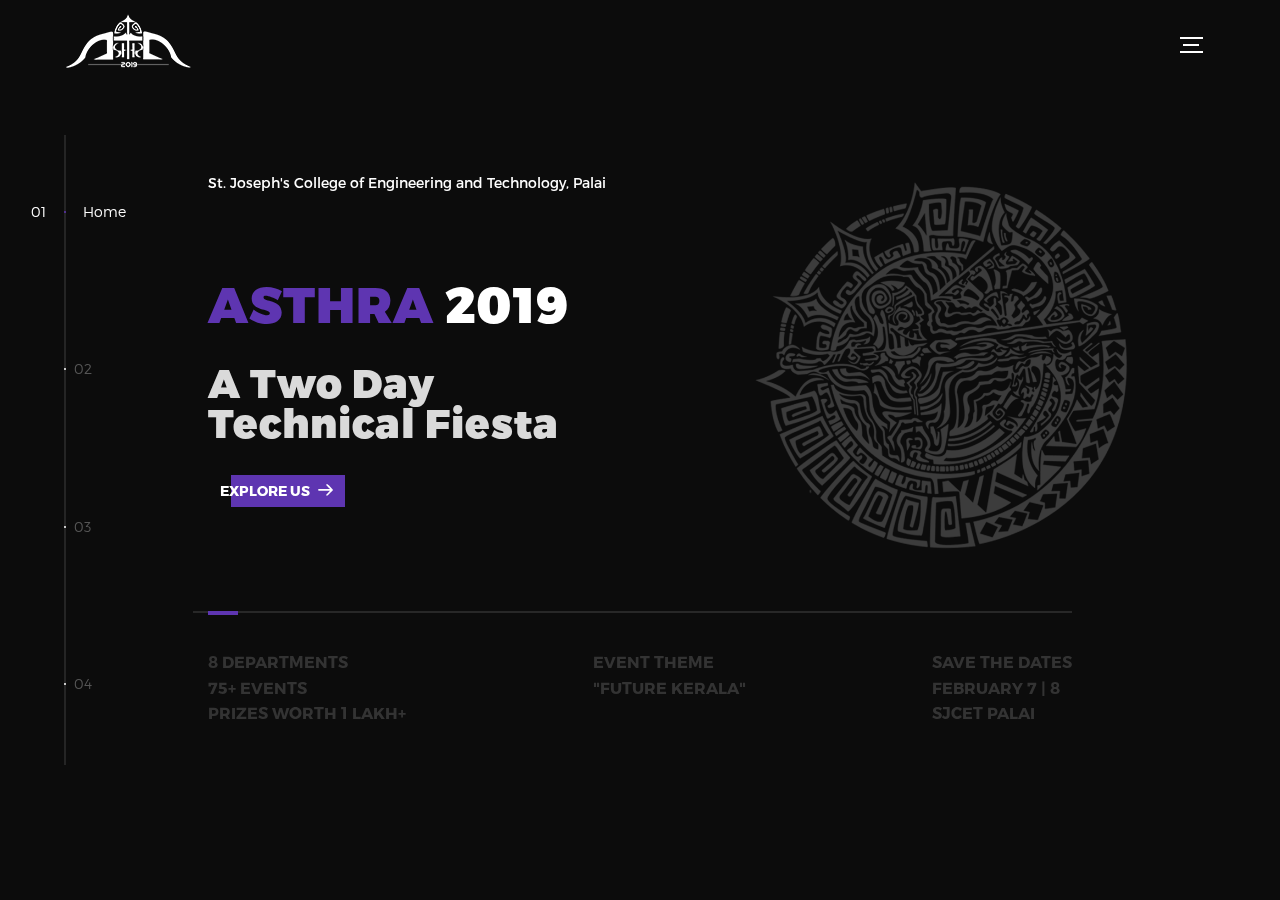
==== commit 0f11c680: "Add files via upload" ====
--- a/index.html
+++ b/index.html
@@ -10,12 +10,13 @@
   <meta http-equiv="X-UA-Compatible" content="IE=edge">
   <meta name="description" content="The Annual Technical Fest of SJCET Palai">
   <meta name="keywords" content="global, template, html, sass, jquery">
-  <meta name="author" content="Bucky Maler">
+  <meta name="author" content="Asthra Sjcet">
+  <!--Custom css-->
   <link rel="stylesheet" href="assets/css/main.css">
+  <!--Font Awesome-->
   <link rel="stylesheet" href="https://cdnjs.cloudflare.com/ajax/libs/font-awesome/4.7.0/css/font-awesome.min.css">
 </head>
 <body>
-
 <!-- notification for small viewports and landscape oriented smartphones -->
 <div class="device-notification">
   <a class="device-notification--logo" href="#0">
@@ -243,14 +244,17 @@
                     <a href="tel:+91 9562357366">Thomas Cyriac - +91 9562357366</a><br>
                     <a href="mailto:hello@asthra.co.in"><i class="fa fa-envelope" aria-hidden="true"></i>&ensp;hello@asthra.co.in</a><br>
                   </div>
-                    <span>
+                  <center> 
+                  <span>
                       <a href="https://www.facebook.com/asthra.sjcet/" target="_blank"><i class="fa fa-facebook social" aria-hidden="true"></i></a>
-                      &ensp;
-                      <a href="https://www.instagram.com/asthra_sjcet/" target="_blank"><i class="fa fa-instagram social" aria-hidden="true"></i></a>&ensp;
+                      &ensp;&nbsp;
+                      <a href="https://www.instagram.com/asthra_sjcet/" target="_blank"><i class="fa fa-instagram social" aria-hidden="true"></i></a>
                     </span>
-                    <!--<li><a href="https://www.facebook.com/asthra.sjcet/" target="_blank">Facebook</a></li>
-                    <li><a href="https://www.instagram.com/asthra_sjcet/" target="_blank">Instagram</a></li>-->
-
+                   
+                    <div class="locate-btn">
+                      <a href="https://www.google.co.in/maps/place/St.+Joseph's+College+of+Engineering+and+Technology,+Palai/@9.7268467,76.7239061,17z/data=!3m1!4b1!4m5!3m4!1s0x3b07cc024cb7c83f:0xc8944aaebb3ba492!8m2!3d9.7268467!4d76.7260948?hl=en" target="_blank"><i class="fa fa-location-arrow"></i>&nbsp;</i>Locate us</a>
+                    </div>
+                    </center>
                 </div>
               </div>
             </div>
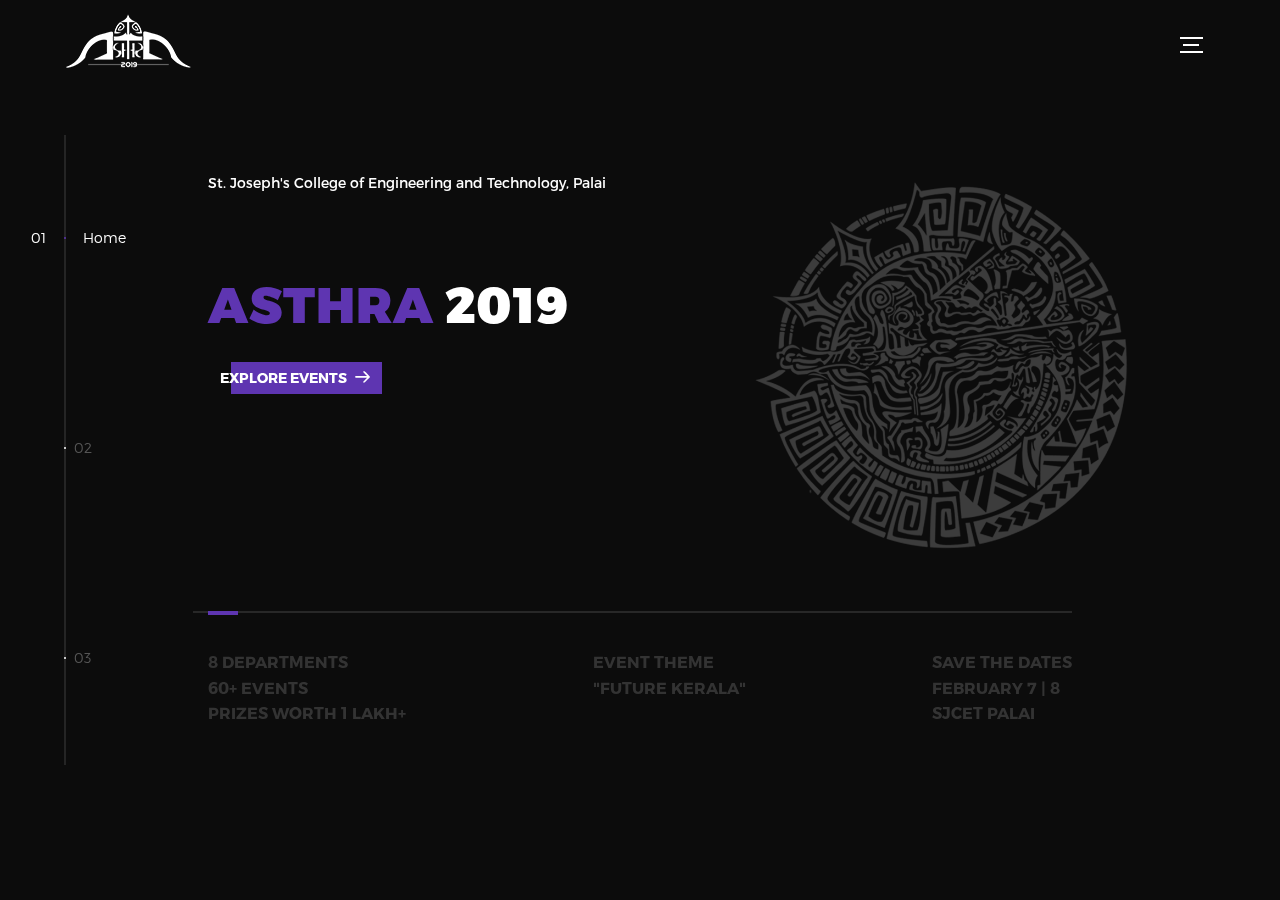
==== commit 3a68abcb: "Add files via upload" ====
--- a/index.html
+++ b/index.html
@@ -1,428 +1,242 @@
 <!DOCTYPE html>
 <html lang="en">
 <head>
-  <title>ASTHRA'19</title>
-  <meta charset="utf-8">
-  <meta name="theme-color" content="#1f1f1f">
-  <meta name="msapplication-navbutton-color" content="#1f1f1f">
-  <meta name="apple-mobile-web-app-status-bar-style" content="#1f1f1f">
-  <meta name="viewport" content="width=device-width, initial-scale=1">
-  <meta http-equiv="X-UA-Compatible" content="IE=edge">
-  <meta name="description" content="The Annual Technical Fest of SJCET Palai">
-  <meta name="keywords" content="global, template, html, sass, jquery">
-  <meta name="author" content="Asthra Sjcet">
+
+        <meta charset="utf-8">
+        <meta name="theme-color" content="#1e1e1e">
+        <meta name="msapplication-navbutton-color" content="#1e1e1e">
+        <meta name="apple-mobile-web-app-status-bar-style" content="#1e1e1e">
+        <meta name="viewport" content="width=device-width, initial-scale=1">
+        <meta http-equiv="X-UA-Compatible" content="IE=edge">
+        <title>ASTHRA 2019 | FUTURE KERALA </title>
+        <meta name="description" content="Asthra is the annual technical fest of SJCET Palai." />
+        <meta name="keywords" content="Asthra, Asthra 2018, Asthra 2017, Asthra 2019, Asthra 19, sjcet Asthra, Asthra SJCET, cultural fest SJCET, Asthra fest, SJCET, PALAI, KTU, KTU TECHFEST" />
+        <meta name="copyright" content="Asthra 2019"/>
+        <meta name="rating" content="General" />
+        <meta name="coverage" content="Worldwide" />
+        <meta name="creator" content="Asthra 2019" />
+        <meta itemprop="name" content="Asthra 2019"/>
+        <meta itemprop="keywords" content="Asthra, Asthra 2018, Asthra 2017, Asthra 2019, Asthra 19, Asthra SJCET Palai, Asthra SJCET, cultural fest SJCET, Asthra fest, SJCET, SJCET Palai, SJCET Asthra"/>
+        <link rel="icon" href="assets/img/Asthra19-Icon.png">
   <!--Custom css-->
-  <link rel="stylesheet" href="assets/css/main.css">
+        <link rel="stylesheet" href="assets/css/main.css">
   <!--Font Awesome-->
-  <link rel="stylesheet" href="https://cdnjs.cloudflare.com/ajax/libs/font-awesome/4.7.0/css/font-awesome.min.css">
+        <link rel="stylesheet" href="https://cdnjs.cloudflare.com/ajax/libs/font-awesome/4.7.0/css/font-awesome.min.css">
 </head>
-<body>
-<!-- notification for small viewports and landscape oriented smartphones -->
-<div class="device-notification">
-  <a class="device-notification--logo" href="#0">
-    <img src="assets/img/Asthratypo.png" alt="Global">
-  </a>
-  <p class="device-notification--message">Asthra'19 has so much to offer that we must request you orient your device to portrait or find a larger screen. You won't be disappointed.</p>
-</div>
-
-<div class="perspective effect-rotate-left">
-  <div class="container"><div class="outer-nav--return"></div>
-    <div id="viewport" class="l-viewport">
-      <div class="l-wrapper">
-        <header class="header">
-          <a class="header--logo" href="#0">
-            <img src="assets/img/Asthratypo.png" alt="Global">
-          </a>
-          <!--<button class="header--cta cta">Explore Us</button>-->
-          <div class="header--nav-toggle">
-            <span></span>
+ <body class="loading">
+
+          <!-- notification for small viewports and landscape oriented smartphones -->
+          <div class="device-notification">
+            <a class="device-notification--logo" href="#0">
+              <img src="assets/img/Asthratypo.png" alt="Global">
+            </a>
+            <p class="device-notification--message">Asthra'19 has so much to offer that we must request you orient your device to portrait or find a larger screen. You won't be disappointed.</p>
           </div>
-        </header>
-        <nav class="l-side-nav">
-          <ul class="side-nav">
-            <li class="is-active"><span>Home</span></li>
-            <li><span>Events</span></li>
-            <li><span>About Us</span></li>
-            <li><span>Contact</span></li>
-          </ul>
-        </nav>
-        <ul class="l-main-content main-content">
-          <li class="l-section section section--is-active">
-            <div class="intro">
-              <div class="intro--banner">
-                <p>St. Joseph's College of Engineering and Technology, Palai</p>
-                <h1>ASTHRA <font style="color:white">2019</font></h1>
-                <h2 class="quotes">A Two Day<br>Technical  Fiesta</h2>
-                <h2 class="quotes">Chance to<br>Explore & Enrich</h2>
-                <h2 class="quotes">Be There !!!<br> #SJCETPALAI</h2>
-                <button type="button" value="Put Your Text Here" onclick="window.location.href='#0'">Explore Us
-                  <svg version="1.1" id="Layer_1" xmlns="http://www.w3.org/2000/svg" xmlns:xlink="http://www.w3.org/1999/xlink" x="0px" y="0px" viewBox="0 0 150 118" style="enable-background:new 0 0 150 118;" xml:space="preserve">
-                  <g transform="translate(0.000000,118.000000) scale(0.100000,-0.100000)">
-                    <path d="M870,1167c-34-17-55-57-46-90c3-15,81-100,194-211l187-185l-565-1c-431,0-571-3-590-13c-55-28-64-94-18-137c21-20,33-20,597-20h575l-192-193C800,103,794,94,849,39c20-20,39-29,61-29c28,0,63,30,298,262c147,144,272,271,279,282c30,51,23,60-219,304C947,1180,926,1196,870,1167z"/>
-                  </g>
-                  </svg>
-                  <span class="btn-background"></span>
-                </button>
-                <img src="assets/img/asthra.png" alt="Welcome">
-              </div>
-              <div class="intro--options">
-                <a href="#0">
-                  <h3>
-                    8 DEPARTMENTS<br>
-                    75+ Events<br>
-                    PRIZES WORTH 1 LAKH+<br>
-                  </h3>
-
+
+      <div class="perspective effect-rotate-left">
+        <div class="container"><div class="outer-nav--return"></div>
+          <div id="viewport" class="l-viewport">
+            <div class="l-wrapper">
+              <header class="header">
+                <a class="header--logo" href="#0">
+                  <img src="assets/img/Asthratypo.png" alt="Logo">
                 </a>
-                <a href="#0">
-                  <h3>
-                    EVENT THEME<br>
-                    "FUTURE KERALA"
-                  </h3>
-
-                </a>
-                <a href="#0">
-                  <h3>
-                    SAVE THE DATES<br>
-                    FEBRUARY  7 | 8<br>
-                    SJCET Palai
-                  </h3>
-               </a>
-              </div>
+                <div class="header--nav-toggle">
+                  <span></span>
+                </div>
+              </header>
+              <nav class="l-side-nav">
+                <ul class="side-nav">
+                  <li class="is-active"><span>Home</span></li>
+                  <li><span>About Us</span></li>
+                  <li><span>Contact</span></li>
+                </ul>
+              </nav>
+              <ul class="l-main-content main-content">
+                <li class="l-section section section--is-active">
+                  <div class="intro">
+                    <div class="intro--banner">
+                      <p class="clg-name">St. Joseph's College of Engineering and Technology, Palai</p>
+                      <h1>ASTHRA <font style="color:white">2019</font></h1>
+                      <h2 class="quotes ">A Two Day<br>Technical Fiesta</h2>
+                      <h2 class="quotes">Chance to<br>Explore & Enrich</h2>
+                      <h2 class="quotes">Be There !!!<br>#SJCETPALAI</h2>
+
+                      <button type="button" value="Event Button" onclick="window.location.href='Events/index.html'">Explore Events
+                        <svg version="1.1" id="Layer_1" xmlns="http://www.w3.org/2000/svg" xmlns:xlink="http://www.w3.org/1999/xlink" x="0px" y="0px" viewBox="0 0 150 118" style="enable-background:new 0 0 150 118;" xml:space="preserve">
+                        <g transform="translate(0.000000,118.000000) scale(0.100000,-0.100000)">
+                          <path d="M870,1167c-34-17-55-57-46-90c3-15,81-100,194-211l187-185l-565-1c-431,0-571-3-590-13c-55-28-64-94-18-137c21-20,33-20,597-20h575l-192-193C800,103,794,94,849,39c20-20,39-29,61-29c28,0,63,30,298,262c147,144,272,271,279,282c30,51,23,60-219,304C947,1180,926,1196,870,1167z"/>
+                        </g>
+                        </svg>
+                        <span class="btn-background"></span>
+                      </button>
+                      <img  class="animate-this" src="assets/img/asthra.png" alt="Welcome">
+                    </div>
+                    <div class="intro--options">
+                      <a href="#0">
+                        <h3>
+                          8 DEPARTMENTS<br>
+                          60+ Events<br>
+                          PRIZES WORTH 1 LAKH+<br>
+                        </h3>
+
+                      </a>
+                      <a href="#0">
+                        <h3>
+                          EVENT THEME<br>
+                          "FUTURE KERALA"
+                        </h3>
+
+                      </a>
+                      <a href="#0">
+                        <h3>
+                          SAVE THE DATES<br>
+                          FEBRUARY  7 | 8<br>
+                          SJCET Palai
+                        </h3>
+                     </a>
+                    </div>
+                  </div>
+                </li>
+
+
+                <li class="l-section section">
+                  <div class="about">
+                    <div class="about--banner">
+                      <section class="cnt">
+                      <div id="div1" class="targetDiv">St. Joseph's College of Engineering and Technology, Palai (SJCET PALAI), is a
+                         private college managed by the Syro-Malabar Catholic Diocese of Palai,
+                        located in Palai, Kerala. It is an AICTE approved college offering professional degree programs in engineering and management courses.
+                        The college focuses on enhancing the technical knowledge by conducting events and thereby increasing the confidence level of students.
+                        Every talent and innovation is encouraged in the college in order to bring out the best in students.
+                      </div>
+
+                      <div id="div2" class="targetDiv">Asthra is a two day technical fest organized by SJCET Palai which
+                         explores the innate talent of the students. It is with immense pleasure that we introduce the seventh
+                         installment of Asthra. It is a platform to think, create and exhibit innovative ideas, giving new dimensions to your talents and skills,
+                         empowering you to blend the mixture of your fantasies and arise reincarnated with an experie. The winners are awarded with
+                         attractive cash prizes but the learning experience tops it off.</div>
+
+                      </section>
+                      <img src="assets/img/sjcetclg.png" class="about-bg" alt="About Us">
+                    </div>
+                    <div class="about--options">
+                      <a class="showSingle" target="1">
+                        <h3>SJCET Palai</h3>
+                      </a>
+                      <a class="showSingle" target="2">
+                        <h3>ASTHRA 2019</h3>
+                      </a>
+                    </div>
+                  </div>
+                </li>
+
+                <li class="l-section section">
+                  <div class="contact">
+                    <div class="contact--lockup">
+                      <div class="modal">
+                        <div class="modal--information">
+                          <p style="color:#5E35B1;">STAFF CO-ORDINATOR</p>
+                          <a href="tel:+91 9447568494">Dr. Jilse Sebastian<br>+91 9447568494</a><br>
+                          <p style="color:#5E35B1;">STUDENT CO-ORDINATORS</p>
+                          <a href="tel:+91 9790024813">Anto P. Biju - +91 9790024813</a>
+                          <a href="tel:+91 9562357366">Thomas Cyriac - +91 9562357366</a><br>
+                          <a href="mailto:hello@asthra.co.in"><i class="fa fa-envelope" aria-hidden="true"></i>&ensp;hello@asthra.co.in</a>
+                        </div>
+                        <center>
+                          <div class="locate-btn">
+                            <a href="https://www.google.co.in/maps/place/St.+Joseph's+College+of+Engineering+and+Technology,+Palai/@9.7268467,76.7239061,17z/data=!3m1!4b1!4m5!3m4!1s0x3b07cc024cb7c83f:0xc8944aaebb3ba492!8m2!3d9.7268467!4d76.7260948?hl=en" target="_blank"><i class="fa fa-location-arrow"></i>&ensp;</i>Locate us</a>
+                          </div>
+                          <br><br>
+                         <span>
+                            <a href="https://www.facebook.com/asthra.sjcet/" target="_blank"><i class="fa fa-facebook social" aria-hidden="true"></i></a>
+                            &ensp;&nbsp;
+                            <a href="https://www.instagram.com/asthra_sjcet/" target="_blank"><i class="fa fa-instagram social" aria-hidden="true"></i></a>
+                          </span>
+                          </center>
+                      </div>
+                    </div>
+                  </div>
+                </li>
+              </ul>
             </div>
-          </li>
-          <li class="l-section section">
-            <div class="work">
-              <h2><font style="color:#5E35B1;font-weight:900">ASTHRA</font> EVENTS</h2>
-              <div class="work--lockup">
-                <ul class="slider">
-                  <li class="slider--item slider--item-left2">
-                    <a href="#0">
-                      <div class="slider--item-image">
-                        <img src="assets/img/departmentevents.jpg" alt="Victory">
-                      </div>
-                      <p class="slider--item-title">Ground Events</p>
-                      <a class="slider--item-description event--cta" href="events/groundevents.html">Explore Events</a>
-
-                    </a>
-                  </li>
-                  <li class="slider--item slider--item-left">
-                    <a href="#0">
-                      <div class="slider--item-image">
-                        <img src="assets/img/departmentevents.jpg" alt="Victory">
-                      </div>
-                      <p class="slider--item-title">Departmental Events</p>
-                      <a class="slider--item-description event--cta" href="events/departmentalevents.html">Explore Events</a>
-
-                    </a>
-                  </li>
-                  <li class="slider--item slider--item-center">
-                    <a href="#0">
-                      <div class="slider--item-image">
-                        <img src="assets/img/generalevents.jpg" alt="Metiew and Smith">
-                      </div>
-                      <p class="slider--item-title">Workshops</p>
-                      <a class="slider--item-description event--cta" href="events/workshops.html">Explore Workshops</a>
-                    </a>
-                  </li>
-                  <li class="slider--item slider--item-right">
-                    <a href="#0">
-                      <div class="slider--item-image">
-                        <img src="assets/img/generalevents.jpg" alt="Alex Nowak">
-                      </div>
-                      <p class="slider--item-title">General Events</p>
-                      <a class="slider--item-description event--cta" href="events/generalevents.html">Explore Events</a>
-                    </a>
-                  </li>
-                  <li class="slider--item slider--item-right2">
-                    <a href="#0">
-                      <div class="slider--item-image">
-                        <img src="assets/img/generalevents.jpg" alt="Alex Nowak">
-                      </div>
-                      <p class="slider--item-title">Student Society Events</p>
-                      <a class="slider--item-description event--cta" href="events/societyevents.html">Explore Events</a>
-                    </a>
-                  </li>
-                </ul>
-                <div class="slider--prev">
-                  <svg version="1.1" id="Layer_1" xmlns="http://www.w3.org/2000/svg" xmlns:xlink="http://www.w3.org/1999/xlink" x="0px" y="0px"
-                  viewBox="0 0 150 118" style="enable-background:new 0 0 150 118;" xml:space="preserve">
-                  <g transform="translate(0.000000,118.000000) scale(0.100000,-0.100000)">
-                    <path d="M561,1169C525,1155,10,640,3,612c-3-13,1-36,8-52c8-15,134-145,281-289C527,41,562,10,590,10c22,0,41,9,61,29
-                    c55,55,49,64-163,278L296,510h575c564,0,576,0,597,20c46,43,37,109-18,137c-19,10-159,13-590,13l-565,1l182,180
-                    c101,99,187,188,193,199c16,30,12,57-12,84C631,1174,595,1183,561,1169z"/>
-                  </g>
-                  </svg>
-                </div>
-                <div class="slider--next">
-                  <svg version="1.1" id="Layer_1" xmlns="http://www.w3.org/2000/svg" xmlns:xlink="http://www.w3.org/1999/xlink" x="0px" y="0px" viewBox="0 0 150 118" style="enable-background:new 0 0 150 118;" xml:space="preserve">
-                  <g transform="translate(0.000000,118.000000) scale(0.100000,-0.100000)">
-                    <path d="M870,1167c-34-17-55-57-46-90c3-15,81-100,194-211l187-185l-565-1c-431,0-571-3-590-13c-55-28-64-94-18-137c21-20,33-20,597-20h575l-192-193C800,103,794,94,849,39c20-20,39-29,61-29c28,0,63,30,298,262c147,144,272,271,279,282c30,51,23,60-219,304C947,1180,926,1196,870,1167z"/>
-                  </g>
-                  </svg>
-                </div>
-              </div>
-            </div>
-            <!--<div class="about">
-              <div class="about--banner">
-                <h2>We<br>Bring You<br>Quality<br>Workshops</h2>
-                <a href="#0">EXPLORE WORKSHOPS
-                  <span>
-                    <svg version="1.1" id="Layer_1" xmlns="http://www.w3.org/2000/svg" xmlns:xlink="http://www.w3.org/1999/xlink" x="0px" y="0px" viewBox="0 0 150 118" style="enable-background:new 0 0 150 118;" xml:space="preserve">
-                    <g transform="translate(0.000000,118.000000) scale(0.100000,-0.100000)">
-                      <path d="M870,1167c-34-17-55-57-46-90c3-15,81-100,194-211l187-185l-565-1c-431,0-571-3-590-13c-55-28-64-94-18-137c21-20,33-20,597-20h575l-192-193C800,103,794,94,849,39c20-20,39-29,61-29c28,0,63,30,298,262c147,144,272,271,279,282c30,51,23,60-219,304C947,1180,926,1196,870,1167z"/>
-                    </g>
-                    </svg>
-                  </span>
-                </a>
-                <img src="assets/img/about-visual.png" alt="About Us">
-              </div>
-              <div class="about--options">
-                <a href="#0">
-                  <h3>Winners</h3>
-                </a>
-                <a href="#0">
-                  <h3>Philosophy</h3>
-                </a>
-                <a href="#0">
-                  <h3>History</h3>
-                </a>
-              </div>-->
-
-
-          </li>
-          <li class="l-section section">
-            <div class="about">
-              <div class="about--banner">
-                <section class="cnt">
-                <div id="div1" class="targetDiv">St. Joseph's College of Engineering and Technology, Palai (SJCET PALAI) ,is a
-                   private college managed by the Syro-Malabar Catholic Diocese of Palai,
-                  located in Palai, Kerala. It is an AICTE approved college offering professional degree programs in engineering and management courses.
-                  The college focuses on enhancing the technical knowledge by conducting events and thereby increasing the confidence level of students.
-                  Every talent and innovation is encouraged in the college in order to bring out the best in students.
-                </div>
-
-                <div id="div2" class="targetDiv">Asthra is a two day technical fest organized by SJCET Palai which
-                   explores the innate talent of the students.It is with immense pleasure that we introduce the sixth
-                   installment of Asthra.It is a platform to think,create and exhibit innovative ideas, giving new dimensions to your talents and skills,
-                   empowering you to blend the mixture of your fantasies and arise reincarnated with an experie. The winners are awarded with
-                   attractive cash prizes but the learning experience tops it off.</div>
-
-                </section>
-                <!--<h2>We<br>believe in<br>passionate<br>people</h2>
-                <a href="#0">Career
-                  <span>
-                    <svg version="1.1" id="Layer_1" xmlns="http://www.w3.org/2000/svg" xmlns:xlink="http://www.w3.org/1999/xlink" x="0px" y="0px" viewBox="0 0 150 118" style="enable-background:new 0 0 150 118;" xml:space="preserve">
-                    <g transform="translate(0.000000,118.000000) scale(0.100000,-0.100000)">
-                      <path d="M870,1167c-34-17-55-57-46-90c3-15,81-100,194-211l187-185l-565-1c-431,0-571-3-590-13c-55-28-64-94-18-137c21-20,33-20,597-20h575l-192-193C800,103,794,94,849,39c20-20,39-29,61-29c28,0,63,30,298,262c147,144,272,271,279,282c30,51,23,60-219,304C947,1180,926,1196,870,1167z"/>
-                    </g>
-                    </svg>
-                  </span>
-                </a>-->
-                <img src="assets/img/sjcetclg.png" class="about-bg" alt="About Us">
-              </div>
-              <div class="about--options">
-                <a class="showSingle" target="1">
-                  <h3>SJCET Palai</h3>
-                </a>
-                <a class="showSingle" target="2">
-                  <h3>ASTHRA 2019</h3>
-                </a>
-              </div>
-
-            </div>
-          </li>
-          <li class="l-section section">
-            <div class="contact">
-              <div class="contact--lockup">
-                <div class="modal">
-                  <div class="modal--information">
-                    <p style="color:#5E35B1;">STAFF CO-ORDINATOR</p>
-                    <a href="tel:+91 9447568494">Dr. Jilse Sebastian<br>+91 9447568494</a><br>
-                    <p style="color:#5E35B1;">STUDENT CO-ORDINATORS</p>
-                    <a href="tel:+91 9790024813">Anto P. Biju - +91 9790024813</a>
-                    <a href="tel:+91 9562357366">Thomas Cyriac - +91 9562357366</a><br>
-                    <a href="mailto:hello@asthra.co.in"><i class="fa fa-envelope" aria-hidden="true"></i>&ensp;hello@asthra.co.in</a><br>
-                  </div>
-                  <center> 
-                  <span>
-                      <a href="https://www.facebook.com/asthra.sjcet/" target="_blank"><i class="fa fa-facebook social" aria-hidden="true"></i></a>
-                      &ensp;&nbsp;
-                      <a href="https://www.instagram.com/asthra_sjcet/" target="_blank"><i class="fa fa-instagram social" aria-hidden="true"></i></a>
-                    </span>
-                   
-                    <div class="locate-btn">
-                      <a href="https://www.google.co.in/maps/place/St.+Joseph's+College+of+Engineering+and+Technology,+Palai/@9.7268467,76.7239061,17z/data=!3m1!4b1!4m5!3m4!1s0x3b07cc024cb7c83f:0xc8944aaebb3ba492!8m2!3d9.7268467!4d76.7260948?hl=en" target="_blank"><i class="fa fa-location-arrow"></i>&nbsp;</i>Locate us</a>
-                    </div>
-                    </center>
-                </div>
-              </div>
-            </div>
-          </li>
-          <li class="l-section section">
-            <div class="hire">
-              <h2>You want us to do</h2>
-              <!-- checkout formspree.io for easy form setup -->
-              <form class="work-request">
-                <div class="work-request--options">
-                  <span class="options-a">
-                    <input id="opt-1" type="checkbox" value="app design">
-                    <label for="opt-1">
-                      <svg version="1.1" id="Layer_1" xmlns="http://www.w3.org/2000/svg" xmlns:xlink="http://www.w3.org/1999/xlink" x="0px" y="0px"
-                      viewBox="0 0 150 111" style="enable-background:new 0 0 150 111;" xml:space="preserve">
-                      <g transform="translate(0.000000,111.000000) scale(0.100000,-0.100000)">
-                        <path d="M950,705L555,310L360,505C253,612,160,700,155,700c-6,0-44-34-85-75l-75-75l278-278L550-5l475,475c261,261,475,480,475,485c0,13-132,145-145,145C1349,1100,1167,922,950,705z"/>
-                      </g>
-                      </svg>
-                      Workshops
-                    </label>
-                    <input id="opt-2" type="checkbox" value="graphic design">
-                    <label for="opt-2">
-                      <svg version="1.1" id="Layer_1" xmlns="http://www.w3.org/2000/svg" xmlns:xlink="http://www.w3.org/1999/xlink" x="0px" y="0px"
-                      viewBox="0 0 150 111" style="enable-background:new 0 0 150 111;" xml:space="preserve">
-                      <g transform="translate(0.000000,111.000000) scale(0.100000,-0.100000)">
-                        <path d="M950,705L555,310L360,505C253,612,160,700,155,700c-6,0-44-34-85-75l-75-75l278-278L550-5l475,475c261,261,475,480,475,485c0,13-132,145-145,145C1349,1100,1167,922,950,705z"/>
-                      </g>
-                      </svg>
-                      General Events
-                    </label>
-                    <input id="opt-3" type="checkbox" value="motion design">
-                    <label for="opt-3">
-                      <svg version="1.1" id="Layer_1" xmlns="http://www.w3.org/2000/svg" xmlns:xlink="http://www.w3.org/1999/xlink" x="0px" y="0px"
-                      viewBox="0 0 150 111" style="enable-background:new 0 0 150 111;" xml:space="preserve">
-                      <g transform="translate(0.000000,111.000000) scale(0.100000,-0.100000)">
-                        <path d="M950,705L555,310L360,505C253,612,160,700,155,700c-6,0-44-34-85-75l-75-75l278-278L550-5l475,475c261,261,475,480,475,485c0,13-132,145-145,145C1349,1100,1167,922,950,705z"/>
-                      </g>
-                      </svg>
-                      Departmental Events
-                    </label>
-                  </span>
-                  <span class="options-b">
-                    <input id="opt-4" type="checkbox" value="ux design">
-                    <label for="opt-4">
-                      <svg version="1.1" id="Layer_1" xmlns="http://www.w3.org/2000/svg" xmlns:xlink="http://www.w3.org/1999/xlink" x="0px" y="0px"
-                      viewBox="0 0 150 111" style="enable-background:new 0 0 150 111;" xml:space="preserve">
-                      <g transform="translate(0.000000,111.000000) scale(0.100000,-0.100000)">
-                        <path d="M950,705L555,310L360,505C253,612,160,700,155,700c-6,0-44-34-85-75l-75-75l278-278L550-5l475,475c261,261,475,480,475,485c0,13-132,145-145,145C1349,1100,1167,922,950,705z"/>
-                      </g>
-                      </svg>
-                    Ground Events
-                    </label>
-                    <input id="opt-5" type="checkbox" value="webdesign">
-                    <label for="opt-5">
-                      <svg version="1.1" id="Layer_1" xmlns="http://www.w3.org/2000/svg" xmlns:xlink="http://www.w3.org/1999/xlink" x="0px" y="0px"
-                      viewBox="0 0 150 111" style="enable-background:new 0 0 150 111;" xml:space="preserve">
-                      <g transform="translate(0.000000,111.000000) scale(0.100000,-0.100000)">
-                        <path d="M950,705L555,310L360,505C253,612,160,700,155,700c-6,0-44-34-85-75l-75-75l278-278L550-5l475,475c261,261,475,480,475,485c0,13-132,145-145,145C1349,1100,1167,922,950,705z"/>
-                      </g>
-                      </svg>
-                      Society Events
-                    </label>
-                    <!--<input id="opt-6" type="checkbox" value="marketing">
-                    <label for="opt-6">
-                      <svg version="1.1" id="Layer_1" xmlns="http://www.w3.org/2000/svg" xmlns:xlink="http://www.w3.org/1999/xlink" x="0px" y="0px"
-                      viewBox="0 0 150 111" style="enable-background:new 0 0 150 111;" xml:space="preserve">
-                      <g transform="translate(0.000000,111.000000) scale(0.100000,-0.100000)">
-                        <path d="M950,705L555,310L360,505C253,612,160,700,155,700c-6,0-44-34-85-75l-75-75l278-278L550-5l475,475c261,261,475,480,475,485c0,13-132,145-145,145C1349,1100,1167,922,950,705z"/>
-                      </g>
-                      </svg>
-                      Marketing
-                    </label>-->
-                  </span>
-                </div>
-              </form>
-            </div>
-          </li>
+          </div>
+        </div>
+
+        <ul class="outer-nav">
+          <li class="is-active">
+            <a class="animated-arrow">
+              <span class="the-arrow -left">
+                <span class="shaft"></span>
+              </span>
+              <span class="main">
+                <span class="text">
+                  Home
+                </span>
+              </span>
+            </a>
+          </li>
+          <li>
+            <a class="animated-arrow">
+              <span class="the-arrow -left">
+                <span class="shaft"></span>
+              </span>
+              <span class="main">
+                <span class="text">
+                  About Us
+                </span>
+              </span>
+            </a>
+          </li>
+          <li>
+            <a class="animated-arrow">
+              <span class="the-arrow -left">
+                <span class="shaft"></span>
+              </span>
+              <span class="main">
+                <span class="text">
+                Contact
+                </span>
+              </span>
+            </a>
+          </li>
+          <li>
+            <a class="animated-arrow" href="events/index.html">
+              <span class="the-arrow -left">
+                <span class="shaft"></span>
+              </span>
+              <span class="main">
+                <span class="text">
+                  Events
+                </span>
+              </span>
+            </a>
+          </li>
+          <li>
+            <a class="animated-arrow" href="events/workshops.html">
+              <span class="the-arrow -left">
+                <span class="shaft"></span>
+              </span>
+              <span class="main">
+                <span class="text">
+                  Workshops
+                </span>
+              </span>
+            </a>
+          </li>
+          <br>
+          <div class="footer"> Developed by&emsp;</div><a href="https://www.instagram.com/mozilla.sjcet/" target="_blank"><img src="assets/img/Logo-MozillaSJCET.png"  style="height:45px;"alt="Mozilla SJCET"></a>
         </ul>
       </div>
-    </div>
-  </div>
-  <ul class="outer-nav">
-    <li class="is-active">
-      <a class="animated-arrow">
-        <span class="the-arrow -left">
-          <span class="shaft"></span>
-        </span>
-        <span class="main">
-          <span class="text">
-            Home
-          </span>
-        </span>
-      </a>
-    </li>
-    <li>
-      <a class="animated-arrow">
-        <span class="the-arrow -left">
-          <span class="shaft"></span>
-        </span>
-        <span class="main">
-          <span class="text">
-            Events
-          </span>
-        </span>
-      </a>
-    </li>
-    <li>
-      <a class="animated-arrow">
-        <span class="the-arrow -left">
-          <span class="shaft"></span>
-        </span>
-        <span class="main">
-          <span class="text">
-            About Us
-          </span>
-
-        </span>
-      </a>
-    </li>
-    <li>
-      <a class="animated-arrow">
-        <span class="the-arrow -left">
-          <span class="shaft"></span>
-        </span>
-        <span class="main">
-          <span class="text">
-          Contact
-          </span>
-        </span>
-      </a>
-    </li>
-  </ul>
-</div>
-
-<script src="https://ajax.googleapis.com/ajax/libs/jquery/2.2.4/jquery.min.js"></script>
-<script>window.jQuery || document.write('<script src="assets/js/vendor/jquery-2.2.4.min.js"><\/script>')</script>
-<script src="assets/js/functions-min.js"></script>
-<script>
-(function() {
-
-  var quotes = $(".quotes");
-  var quoteIndex = -1;
-
-  function showNextQuote() {
-    ++quoteIndex;
-    quotes.eq(quoteIndex % quotes.length)
-      .fadeIn(1000)
-      .delay(1000)
-      .fadeOut(1000, showNextQuote);
-  }
-
-  showNextQuote();
-
-})();
-</script>
-
-<script>
-jQuery(function(){
-  $(document).ready(function() {
-     $('#div2').hide();
-  });
-        jQuery('.showSingle').click(function(){
-              jQuery('.targetDiv').hide();
-              jQuery('#div'+$(this).attr('target')).fadeIn(1000);
-        });
-});
-</script>
+
+      <script src="https://ajax.googleapis.com/ajax/libs/jquery/2.2.4/jquery.min.js"></script>
+      <script>window.jQuery || document.write('<script src="assets/js/vendor/jquery-2.2.4.min.js"><\/script>')</script>
+      <script src="assets/js/functions-min.js"></script>
+      <script src="assets/js/style.js"></script>
+      <script src="assets/js/imagesloaded.pkgd.min.js"></script>
+      <script src="assets/js/demo1.js"></script>
+
+
 
 </body>
 </html>
--- a/assets/css/main.css
+++ b/assets/css/main.css
@@ -1132,7 +1132,7 @@
     left: 0;
     width: 100%;
     height: 100%;
-    background-image: url("../img/contact-visual.png");
+    background-image: url("../img/sjcmap.jpg");
     background-position: center;
     background-size: cover;
     background-repeat: no-repeat;
@@ -1169,7 +1169,7 @@
 }.contact--lockup .modal {
     padding: 45px 45px;
     text-align: center;
-    background-color: #0c0c0c;
+    background-color: #0c0c0cde;
     box-shadow: 0 0 30px 0 rgba(0, 0, 0, 0.75);
 }
 .contact--lockup .modal--information p, .contact--lockup .modal--information a {
@@ -1209,6 +1209,23 @@
     text-decoration: none;
     color: #fff;
     font-weight: 700;
+}
+.contact .locate-btn{
+    margin-top: 15px;
+    border: 1px solid #5E35B1;
+    background-color:#5E35B1;
+    border-radius: 10px;
+    width: 90px;
+    padding: 5px 5px 5px 5px;
+}
+.contact .locate-btn a{
+    text-decoration: none;
+    color: white;
+}
+.contact .locate-btn:hover{
+ background-color: rgba(255, 51, 0, 0.815);
+ border: 1px solid rgba(255, 51, 0, 0.815);
+
 }
 .hire {
     position: relative;
